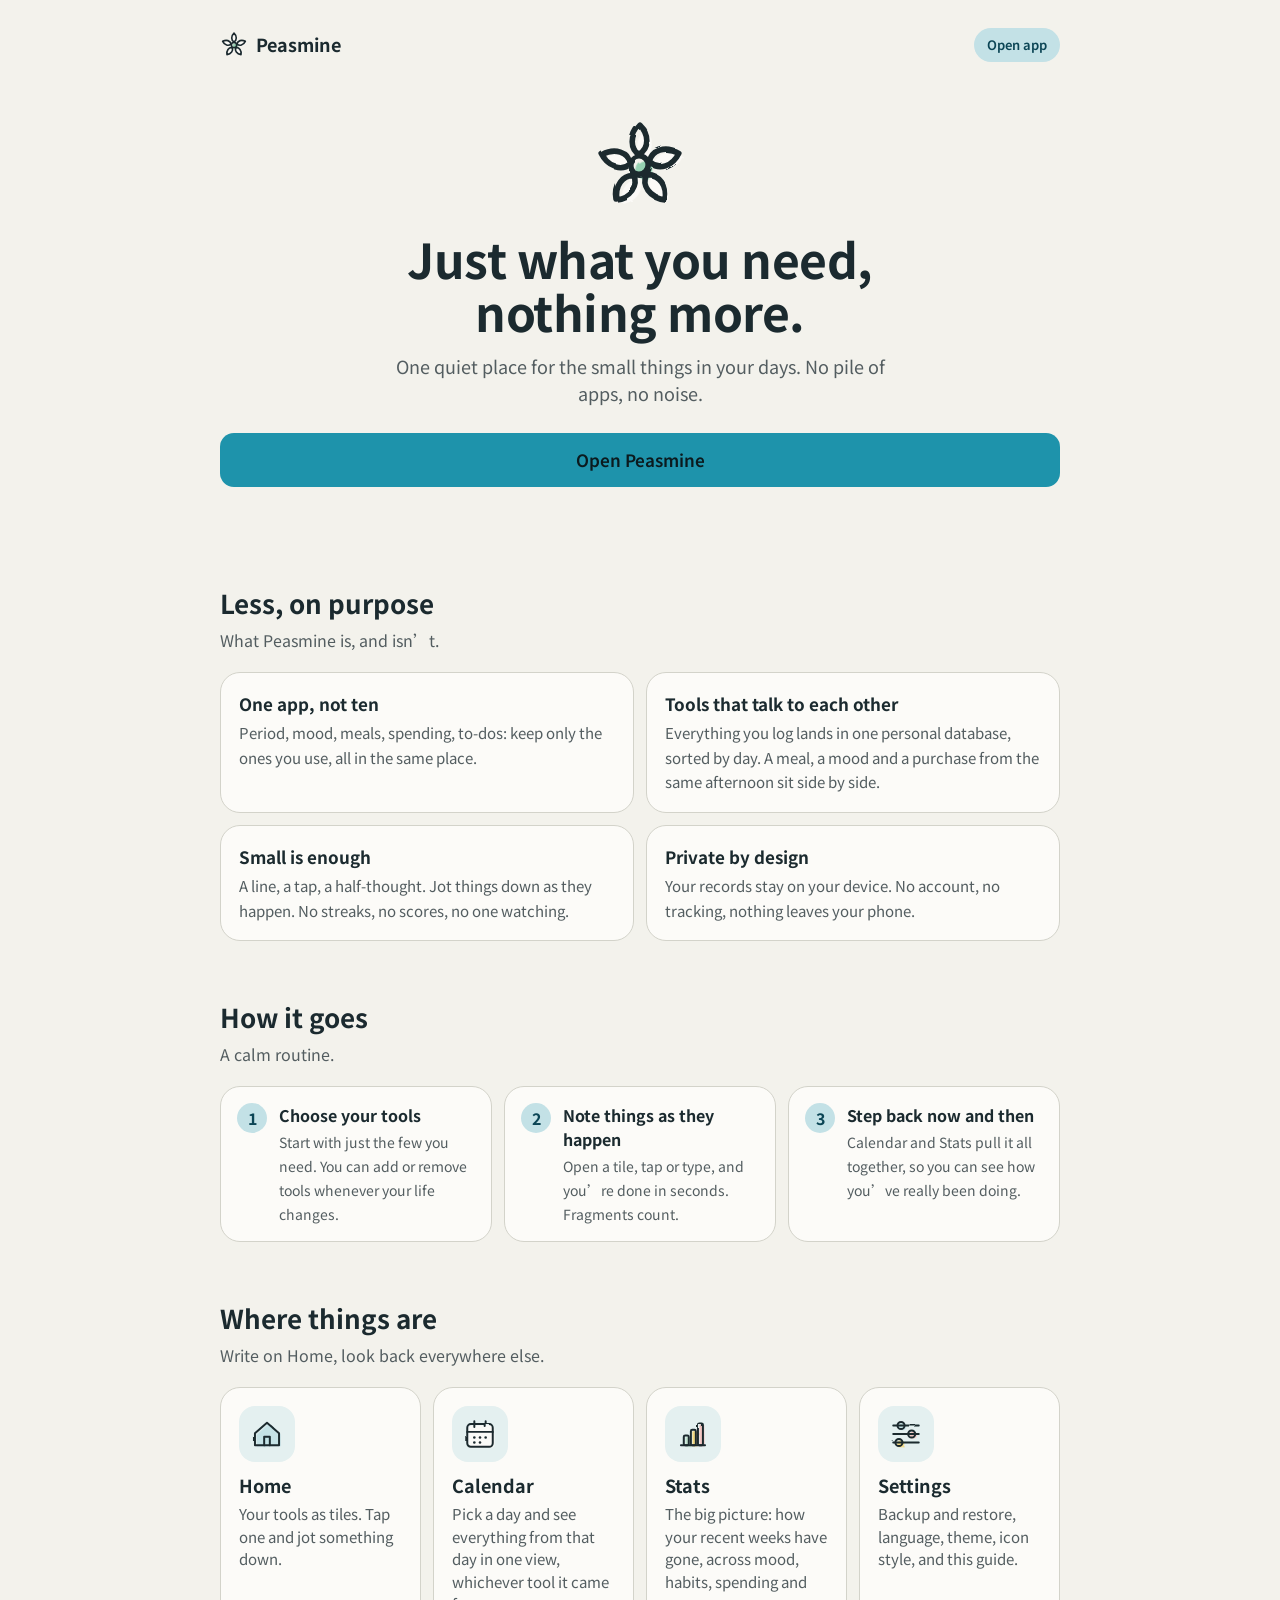
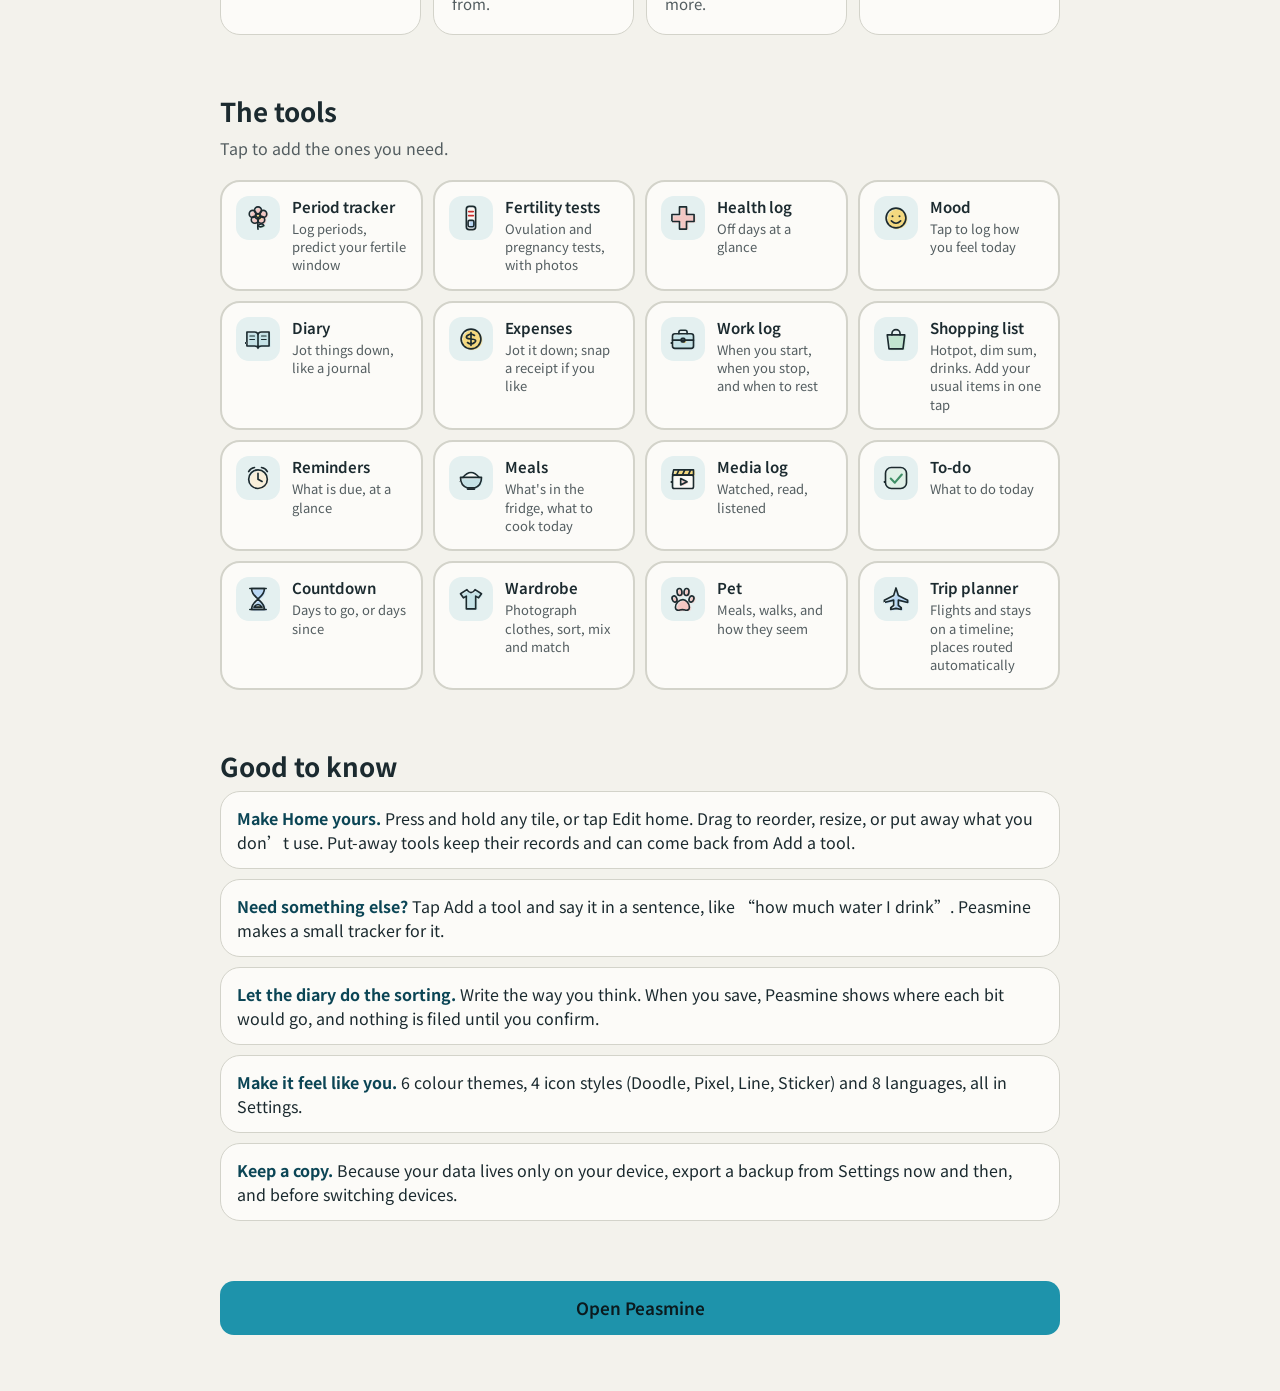
==== welcome.html @ bc07c48a "Release: pet tool, welcome page, first-run picker, Midnight black" ====
<!doctype html>
<html lang="en">
<head>
  <meta charset="utf-8">
  <meta name="viewport" content="width=device-width, initial-scale=1, viewport-fit=cover">
  <title>Peasmine – Welcome</title>
  <meta name="description" content="Peasmine is a private, local-only toolbox for the small things you track every day.">
  <link rel="icon" href="icons/icon-192.png">
  <script src="js/themes.js"></script>
  <link rel="preconnect" href="https://fonts.googleapis.com">
  <link rel="preconnect" href="https://fonts.gstatic.com" crossorigin>
  <link rel="stylesheet" href="https://fonts.googleapis.com/css2?family=Google+Sans:wght@400..700&family=Noto+Sans+SC:wght@400;500;700&display=swap">
  <link rel="stylesheet" href="css/themes.css">
  <link rel="stylesheet" href="css/app.css">
  <style>
    .wl { max-width: 880px; margin: 0 auto; padding: calc(28px + env(safe-area-inset-top)) 20px calc(56px + env(safe-area-inset-bottom)); }
    .wl-nav { display: flex; align-items: center; justify-content: space-between; gap: 12px; }
    .wl-brand { display: flex; align-items: center; gap: 8px; font-weight: 700; font-size: 18px; }
    .wl-nav a.pill { text-decoration: none; }
    .wl-hero { text-align: center; padding: 56px 0 40px; }
    .wl-logo { line-height: 0; margin-bottom: 18px; }
    .wl-hero h1 { font-size: clamp(32px, 6vw, 48px); line-height: 1.12; margin: 0 0 14px; letter-spacing: -.01em; }
    .wl-hero p { color: var(--muted); font-size: 18px; max-width: 520px; margin: 0 auto 26px; }
    .wl-cta { display: inline-block; text-decoration: none; padding: 14px 28px; font-size: 17px; }
    .wl-h2 { font-size: 26px; margin: 56px 0 6px; }
    .wl-lead { color: var(--muted); margin: 0 0 20px; }
    .wl-steps { display: grid; grid-template-columns: repeat(3, 1fr); gap: 12px; counter-reset: s; }
    .wl-step { position: relative; background: var(--surface); border: 1px solid var(--line); border-radius: var(--radius); padding: 16px 16px 16px 58px; }
    .wl-step::before { counter-increment: s; content: counter(s); position: absolute; left: 16px; top: 16px; width: 30px; height: 30px; border-radius: 50%; display: grid; place-items: center; font-weight: 700; background: var(--accent-soft); color: var(--accent-ink); }
    .wl-step b { display: block; margin-bottom: 2px; }
    .wl-step span { color: var(--muted); font-size: 14px; }
    .wl-tabs { display: grid; grid-template-columns: repeat(4, 1fr); gap: 12px; }
    @media (max-width: 760px) { .wl-steps, .wl-tabs { grid-template-columns: 1fr 1fr; } .wl-points { grid-template-columns: 1fr; } }
    @media (max-width: 480px) { .wl-steps, .wl-tabs { grid-template-columns: 1fr; } }
    .wl-points { display: grid; grid-template-columns: repeat(2, 1fr); gap: 12px; }
    .wl-point { background: var(--surface); border: 1px solid var(--line); border-radius: var(--radius); padding: 18px; }
    .wl-point b { display: block; font-size: 17px; margin-bottom: 4px; }
    .wl-point span { color: var(--muted); font-size: 15px; }
    .wl-tab { background: var(--surface); border: 1px solid var(--line); border-radius: var(--radius); padding: 18px; }
    .wl-tab .card-icon { margin-bottom: 10px; }
    .wl-tab h3 { margin: 0 0 4px; font-size: 18px; }
    .wl-tab p { margin: 0; color: var(--muted); font-size: 15px; }
    .wl-tools { display: grid; grid-template-columns: repeat(auto-fill, minmax(200px, 1fr)); gap: 10px; }
    .wl-tool { display: flex; gap: 12px; align-items: flex-start; background: var(--surface); border: 1px solid var(--line); border-radius: var(--radius); padding: 14px; }
    button.wl-tool { text-align: left; width: 100%; position: relative; border-width: 2px; color: inherit; font: inherit; }
    .wl-tool.on { border-color: var(--accent); background: var(--accent-faint); }
    .wl-tool.on::after { content: '✓'; position: absolute; top: 8px; right: 12px; font-weight: 700; color: var(--accent-ink); }
    .wl-tool .card-icon { width: 44px; height: 44px; margin: 0; border-radius: 13px; }
    .wl-tool .card-name { font-size: 15px; }
    .wl-tips { list-style: none; margin: 0; padding: 0; display: grid; gap: 10px; }
    .wl-tips li { background: var(--surface); border: 1px solid var(--line); border-radius: var(--radius); padding: 14px 16px; }
    .wl-tips b { color: var(--accent-ink); }
    .wl-end { text-align: center; margin-top: 60px; }

    .wl-bar { display: none; }
    /* 手机：像 app 的引导页，一屏一块，左右滑动，底部固定「下一步」 */
    @media (max-width: 640px) {
      html, body { height: 100%; overflow: hidden; }
      .wl { height: 100dvh; max-width: none; padding: 0; display: flex; flex-direction: column; }
      .wl-nav { padding: calc(12px + env(safe-area-inset-top)) 16px 8px; flex: none; }
      .wl-slides { flex: 1; min-height: 0; display: flex; overflow-x: auto; overflow-y: hidden; scroll-snap-type: x mandatory; scrollbar-width: none; overscroll-behavior-x: contain; }
      .wl-slides::-webkit-scrollbar { display: none; }
      .slide { flex: 0 0 100%; scroll-snap-align: start; scroll-snap-stop: always; overflow-y: auto; padding: 8px 16px 24px; box-sizing: border-box; }
      .wl-hero { display: flex; flex-direction: column; justify-content: center; padding-top: 0; }
      .wl-hero .wl-cta, .wl-end { display: none; }
      .wl-h2 { margin: 12px 0 4px; font-size: 24px; }
      .wl-steps, .wl-tabs, .wl-points { grid-template-columns: 1fr; }
      .wl-tools { grid-template-columns: 1fr 1fr; gap: 8px; }
      .wl-tool { flex-direction: column; gap: 8px; }
      .wl-bar { display: block; flex: none; padding: 10px 16px calc(14px + env(safe-area-inset-bottom)); background: var(--bg); border-top: 1px solid var(--line); }
      .wl-dots { display: flex; justify-content: center; gap: 8px; margin-bottom: 12px; }
      .wl-dots i { width: 8px; height: 8px; border-radius: 50%; background: var(--line); transition: all .2s; }
      .wl-btns { display: flex; gap: 10px; }
      .wl-btns .btn { min-height: 48px; }
      #prev { flex: 1; }
      #next { flex: 2; }
      .wl-dots i.on { width: 22px; border-radius: 4px; background: var(--accent); }
    }
  </style>
</head>
<body>
<div class="wl">
  <nav class="wl-nav">
    <div class="wl-brand" id="brand">Peasmine</div>
    <a class="pill" id="skip" href="index.html">Open app</a>
  </nav>

  <div class="wl-slides" id="slides">
  <section class="slide wl-hero">
    <div class="wl-logo" id="logo"></div>
    <h1>Just what you need,<br>nothing more.</h1>
    <p>One quiet place for the small things in your days. No pile of apps, no noise.</p>
    <a class="btn primary wl-cta" href="index.html">Open Peasmine</a>
  </section>

  <section class="slide">
  <h2 class="wl-h2">Less, on purpose</h2>
  <p class="wl-lead">What Peasmine is, and isn&rsquo;t.</p>
  <div class="wl-points">
    <div class="wl-point"><b>One app, not ten</b><span>Period, mood, meals, spending, to-dos: keep only the ones you use, all in the same place.</span></div>
    <div class="wl-point"><b>Tools that talk to each other</b><span>Everything you log lands in one personal database, sorted by day. A meal, a mood and a purchase from the same afternoon sit side by side.</span></div>
    <div class="wl-point"><b>Small is enough</b><span>A line, a tap, a half-thought. Jot things down as they happen. No streaks, no scores, no one watching.</span></div>
    <div class="wl-point"><b>Private by design</b><span>Your records stay on your device. No account, no tracking, nothing leaves your phone.</span></div>
  </div>
  </section>

  <section class="slide">
  <h2 class="wl-h2">How it goes</h2>
  <p class="wl-lead">A calm routine.</p>
  <div class="wl-steps">
    <div class="wl-step"><b>Choose your tools</b><span>Start with just the few you need. You can add or remove tools whenever your life changes.</span></div>
    <div class="wl-step"><b>Note things as they happen</b><span>Open a tile, tap or type, and you&rsquo;re done in seconds. Fragments count.</span></div>
    <div class="wl-step"><b>Step back now and then</b><span>Calendar and Stats pull it all together, so you can see how you&rsquo;ve really been doing.</span></div>
  </div>
  </section>

  <section class="slide">
  <h2 class="wl-h2">Where things are</h2>
  <p class="wl-lead">Write on Home, look back everywhere else.</p>
  <div class="wl-tabs" id="tabs"></div>

  </section>

  <section class="slide">
  <h2 class="wl-h2">The tools</h2>
  <p class="wl-lead">Tap to add the ones you need.</p>
  <div class="wl-tools" id="tools"></div>

  </section>

  <section class="slide">
  <h2 class="wl-h2">Good to know</h2>
  <ul class="wl-tips">
    <li><b>Make Home yours.</b> Press and hold any tile, or tap Edit home. Drag to reorder, resize, or put away what you don&rsquo;t use. Put-away tools keep their records and can come back from Add a tool.</li>
    <li><b>Need something else?</b> Tap Add a tool and say it in a sentence, like &ldquo;how much water I drink&rdquo;. Peasmine makes a small tracker for it.</li>
    <li><b>Let the diary do the sorting.</b> Write the way you think. When you save, Peasmine shows where each bit would go, and nothing is filed until you confirm.</li>
    <li><b>Make it feel like you.</b> 6 colour themes, 4 icon styles (Doodle, Pixel, Line, Sticker) and 8 languages, all in Settings.</li>
    <li><b>Keep a copy.</b> Because your data lives only on your device, export a backup from Settings now and then, and before switching devices.</li>
  </ul>
  <div class="wl-end">
    <a class="btn primary wl-cta" href="index.html">Open Peasmine</a>
  </div>
  </section>
  </div>

  <div class="wl-bar">
    <div class="wl-dots" id="dots"></div>
    <div class="wl-btns"><button class="btn ghost" id="prev">Back</button><button class="btn primary" id="next">Next</button></div>
  </div>
</div>

<script type="module">import{icon}from'./js/core/icons.js';import builtin,{optional}from'./js/tools/index.js';import{loadPicked,savePicked}from'./js/core/pick.js';const el=(tag,cls,...kids)=>{const n=document.createElement(tag);if(cls)n.className=cls;n.append(...kids.filter(Boolean));return n;};const iconBox=(name,size=36)=>el('div','card-icon',icon(name,size,'doodle'));document.getElementById('brand').prepend(icon('peasmine',28,'doodle'));document.getElementById('logo').append(icon('peasmine',96,'doodle'));const tabs=[['house','Home','Your tools as tiles. Tap one and jot something down.'],['calendar','Calendar','Pick a day and see everything from that day in one view, whichever tool it came from.'],['chart','Stats','The big picture: how your recent weeks have gone, across mood, habits, spending and more.'],['gear','Settings','Backup and restore, language, theme, icon style, and this guide.'],];document.getElementById('tabs').append(...tabs.map(([ic,name,text])=>el('div','wl-tab',iconBox(ic,34),el('h3','',name),el('p','',text))));const chosen=await loadPicked(builtin,optional).catch(()=>new Set());let saving=Promise.resolve();const all=[...builtin,...optional];document.getElementById('tools').append(...all.map((t)=>{const card=el('button','wl-tool'+(chosen.has(t.id)?' on':''),iconBox(t.icon,28),el('div','',el('div','card-name',t.name),el('div','card-sub',t.description||t.why)));card.setAttribute('aria-pressed',chosen.has(t.id));card.addEventListener('click',()=>{chosen.has(t.id)?chosen.delete(t.id):chosen.add(t.id);card.classList.toggle('on',chosen.has(t.id));card.setAttribute('aria-pressed',chosen.has(t.id));saving=saving.then(()=>savePicked(chosen,builtin,optional)).catch(()=>{});});return card;}));const slides=document.getElementById('slides'),dots=document.getElementById('dots'),next=document.getElementById('next');const from=new URLSearchParams(location.search).get('from');const pages=[...slides.children];pages.forEach(()=>dots.append(document.createElement('i')));let cur=0;const paint=()=>{cur=Math.round(slides.scrollLeft/slides.clientWidth);[...dots.children].forEach((d,i)=>d.classList.toggle('on',i===cur));next.textContent=cur===pages.length-1?(from?'Done':'Open Peasmine'):'Next';prev.style.visibility=cur===0&&!from?'hidden':'';};slides.addEventListener('scroll',paint,{passive:true});const back=from==='settings'?'index.html#/settings':'index.html';const prev=document.getElementById('prev'),skip=document.getElementById('skip');if(from){skip.textContent='Back';skip.href=back;}
next.addEventListener('click',()=>{if(cur===pages.length-1)location.href=back;else slides.scrollTo({left:(cur+1)*slides.clientWidth,behavior:'smooth'});});prev.addEventListener('click',()=>{if(cur===0)location.href=back;else slides.scrollTo({left:(cur-1)*slides.clientWidth,behavior:'smooth'});});paint();</script>
</body>
</html>
---- css/themes.css ----
:root,[data-theme="vintage"]{--bg:#F3F2EC;--surface:#FCFBF8;--sunken:#E6E5DD;--text:#1B2A2F;--muted:#535D60;--line:#D3D3CA;--accent:#1E93AB;--accent-strong:#126074;--accent-soft:#C3E1E6;--accent-faint:#E4F0F0;--accent-ink:#0B4555;--on-accent:#0B1A1E;--period:#C92F2F;--period-soft:#F5C4C0;--period-faint:#F9E4E1;--on-period:#ffffff;--shadow:0 10px 30px rgba(31,42,46,.14);--scrim:rgba(19,25,28,.4)}[data-theme="spring"]{--bg:#FBF7EE;--surface:#FFFFFF;--sunken:#F3E9E6;--text:#27341F;--muted:#5C6656;--line:#E6D9D6;--accent:#6A8F69;--accent-strong:#4A7248;--accent-soft:#DDE9D9;--accent-faint:#F1F6EE;--accent-ink:#254C22;--on-accent:#10200E;--period:#C2405F;--period-soft:#F4CFD9;--period-faint:#FAEAEF;--on-period:#ffffff;--shadow:0 10px 30px rgba(39,52,31,.14);--scrim:rgba(19,25,28,.4)}[data-theme="summer"]{--bg:#FFF4DA;--surface:#FFFCF2;--sunken:#FBE3B4;--text:#3A2410;--muted:#6E5A40;--line:#EDD6A2;--accent:#D9650A;--accent-strong:#A84C00;--accent-soft:#FFD8A8;--accent-faint:#FFEDD2;--accent-ink:#692F00;--on-accent:#2E1A08;--period:#C93A4E;--period-soft:#F7CBD1;--period-faint:#FCE8EB;--on-period:#ffffff;--shadow:0 10px 30px rgba(58,36,16,.14);--scrim:rgba(19,25,28,.4)}[data-theme="midnight"]{--bg:#0D0D0E;--surface:#171718;--sunken:#232325;--text:#F1EDE2;--muted:#C5C1B7;--line:#3B3B3E;--accent:#E9D9A6;--accent-strong:#F6EBC6;--accent-soft:#38352B;--accent-faint:#1F1E1A;--accent-ink:#F0E3B8;--on-accent:#0D0D0E;--period:#F0868A;--period-soft:#4B2B2E;--period-faint:#2C2122;--on-period:#2A0B12;--shadow:0 10px 30px rgba(0,0,0,.6);--scrim:rgba(0,0,0,.65)}[data-theme="dusk"]{--bg:#1B1329;--surface:#271C3B;--sunken:#31244B;--text:#F0E8F8;--muted:#CABDDC;--line:#4B3A6C;--accent:#C7ACE6;--accent-strong:#DCC8F1;--accent-soft:#3A2B56;--accent-faint:#241A36;--accent-ink:#E3D2F7;--on-accent:#1B1329;--period:#F08DB0;--period-soft:#51293F;--period-faint:#33203A;--on-period:#2A0B1A;--shadow:0 10px 30px rgba(0,0,0,.5);--scrim:rgba(0,0,0,.6)}[data-theme="forest"]{--bg:#171D16;--surface:#222A20;--sunken:#2A3328;--text:#EDE7D6;--muted:#C3CBB7;--line:#40503C;--accent:#AFC49B;--accent-strong:#C8D9B7;--accent-soft:#2E3A2A;--accent-faint:#1D241B;--accent-ink:#CFE0BC;--on-accent:#171D16;--period:#E8967A;--period-soft:#4D3427;--period-faint:#2E2620;--on-period:#2A1209;--shadow:0 10px 30px rgba(0,0,0,.5);--scrim:rgba(0,0,0,.6)}:root{--green:#5fae86;--on-green:#0f2a1b;--green-soft:#dff0e6;--green-ink:#174c32;--amber:#e3a043;--on-amber:#2b1904;--amber-soft:#fbefd8;--amber-ink:#6b4207;--gray:#79858f;--on-gray:#10181c;--gray-soft:#e9edf0;--gray-ink:#434e57;--pos:#cf4455;--on-pos:#ffffff;--pos-soft:#f9dde1;--pos-ink:#8c1d2e}:root[data-mode="dark"]{color-scheme:dark;--green:#6fbf93;--on-green:#0d2217;--green-soft:#1f3a2c;--green-ink:#a6e0bf;--amber:#e8a94d;--on-amber:#2a1a04;--amber-soft:#3d3220;--amber-ink:#f5cf94;--gray:#9aa5ae;--on-gray:#11181d;--gray-soft:#2a3036;--gray-ink:#c9d1d7;--pos:#f57c8d;--on-pos:#1a0509;--pos-soft:#4a2530;--pos-ink:#ffb8c2}:root[data-mode="dark"] .sticker{--accent-soft:#b9dbe0;--gray-soft:#e3e6e8;--period:#e5534b;--period-soft:#f5bebb}
---- css/app.css ----
:root{--radius:20px;--radius-sm:14px;--font:"Google Sans","Noto Sans SC",ui-rounded,-apple-system,"PingFang SC","Hiragino Sans GB",sans-serif}*{box-sizing:border-box;-webkit-tap-highlight-color:transparent}html,body{margin:0;background:var(--bg);color:var(--text);font:16px/1.5 var(--font);-webkit-text-size-adjust:100%}#app{max-width:560px;margin:0 auto;padding:calc(12px + env(safe-area-inset-top)) 16px calc(48px + env(safe-area-inset-bottom))}button{font:inherit;color:inherit;border:0;background:none;cursor:pointer;padding:0}h1,h3,h4,p{margin:0}:focus-visible{outline:2px solid var(--accent);outline-offset:2px;border-radius:8px}.muted{color:var(--muted);font-size:14px;white-space:pre-line}.center{text-align:center;padding:24px 0}.hint{color:var(--muted);font-size:13px;margin-top:8px}.sec{font-size:13px;font-weight:600;letter-spacing:.04em;color:var(--muted);margin:22px 4px 10px}@media (prefers-reduced-motion:reduce){*{animation:none!important;transition:none!important}}.home-head{padding:20px 4px 18px;display:flex;flex-direction:column;gap:4px}.eyebrow{font-size:13px;font-weight:600;letter-spacing:.06em;color:var(--accent-ink)}.home-head h1{font-size:30px;line-height:1.15;font-weight:700;letter-spacing:-.01em}.home-head p{color:var(--muted);font-size:15px}.ask-bar{display:flex;align-items:center;gap:12px;width:100%;min-height:56px;background:var(--surface);border:1.5px solid var(--accent-soft);border-radius:18px;padding:10px 18px 10px 14px;margin-bottom:16px;color:var(--muted);text-align:left;font-size:16px}.ask-bar:active{background:var(--accent-faint)}.ask-bar .px{flex:none}.card{background:var(--surface);border:1px solid var(--line);border-radius:var(--radius);padding:16px;text-decoration:none;color:inherit;display:flex;flex-direction:column;min-width:0}.card:active{background:var(--accent-faint)}.card-icon{width:56px;height:56px;display:grid;place-items:center;background:var(--accent-faint);border-radius:16px;margin-bottom:14px;line-height:0;flex:none}.card-name{font-weight:600;font-size:16px}.card-sub{color:var(--muted);font-size:13px;margin-top:2px;line-height:1.4;overflow-wrap:anywhere}.wgrid{display:grid;grid-template-columns:repeat(3,1fr);grid-auto-rows:104px;grid-auto-flow:dense;gap:10px}.widget{position:relative;display:flex;flex-direction:column;min-width:0;background:var(--surface);border:1px solid var(--line);border-radius:var(--radius);-webkit-user-select:none;user-select:none;-webkit-touch-callout:none}.w-m{grid-column:span 2}.w-l{grid-column:span 3}.w-main{flex:1;min-width:0;min-height:0;display:grid;grid-template-columns:auto 1fr;grid-template-rows:auto auto;column-gap:12px;align-content:center;padding:12px 14px;color:inherit;text-decoration:none;-webkit-user-drag:none}.w-text{display:contents}.w-main>svg{grid-column:1;grid-row:1 / span 2;align-self:center;flex:none;width:36px;height:36px}.w-name{grid-column:2;grid-row:1;align-self:end;font-weight:600;font-size:16px;min-width:0;white-space:nowrap;overflow:hidden;text-overflow:ellipsis}.w-sub{grid-column:2;grid-row:2;margin-top:1px;color:var(--muted);font-size:14px;line-height:1.35;overflow-wrap:anywhere;display:-webkit-box;-webkit-line-clamp:2;-webkit-box-orient:vertical;overflow:hidden}.w-s .w-main{display:flex;flex-direction:column;align-items:center;justify-content:center;gap:8px;padding:10px 6px;text-align:center}.w-s .w-text{display:block;max-width:100%}.w-s .w-name{font-size:14px}.w-s .w-sub{display:none}.w-size{display:none;position:absolute;top:-10px;right:-8px;z-index:2;min-width:34px;padding:4px 9px;border:2px solid var(--bg);font-size:12px;font-weight:600;color:var(--accent-ink);background:var(--accent-soft);border-radius:999px}.editing .w-size{display:block}.editing .widget{border-style:dashed;border-color:var(--accent);touch-action:none;cursor:grab}.widget.dragging{z-index:10;box-shadow:var(--shadow);cursor:grabbing}.edit-bar{display:flex;align-items:center;justify-content:space-between;gap:12px;margin:0 4px 12px;font-size:14px;color:var(--muted)}.edit-bar[hidden]{display:none}.banner{display:block;text-decoration:none;background:var(--amber-soft);color:var(--amber-ink);border-radius:var(--radius-sm);padding:12px 14px;font-size:14px;margin-bottom:16px}.foot-links{display:flex;flex-wrap:wrap;justify-content:center;gap:0 4px;margin-top:30px}.link-btn{color:var(--muted);font-size:14px;padding:10px 12px;border-radius:12px;white-space:nowrap}.link-btn:active{background:var(--sunken)}.tool-head{position:sticky;top:0;z-index:5;display:flex;align-items:center;gap:8px;padding:8px 0 12px;margin-bottom:2px;background:var(--bg);background:color-mix(in srgb,var(--bg) 88%,transparent);-webkit-backdrop-filter:blur(12px);backdrop-filter:blur(12px)}.back{color:var(--accent-ink);text-decoration:none;font-size:16px;font-weight:600;padding:8px 10px 8px 0}.tool-title{font-weight:700;font-size:18px;display:inline-flex;align-items:center;gap:8px;min-width:0}.pill{font-size:13px;font-weight:600;color:var(--accent-ink);background:var(--accent-soft);border-radius:999px;padding:7px 13px;white-space:nowrap}.pill.danger{color:var(--pos-ink);background:var(--pos-soft)}.push{margin-left:auto}.tool-body>* + *{margin-top:14px}.panel{background:var(--surface);border:1px solid var(--line);border-radius:var(--radius);padding:16px}.btn{border-radius:var(--radius-sm);padding:12px 18px;min-height:46px;font-weight:600;transition:transform .1s}.btn:active{transform:scale(.98)}.btn.block{display:block;width:100%}.btn.primary{background:var(--accent);color:var(--on-accent)}.btn.soft{background:var(--accent-soft);color:var(--accent-ink)}.btn.ghost{background:var(--sunken);color:var(--text)}.btn.danger{background:var(--pos);color:var(--on-pos)}.btn.danger-ghost{color:var(--pos);background:none}.btn.small{padding:8px 14px;font-size:14px;min-height:38px}.sheet .btn.block,.sheet .col>.btn{margin-top:10px}.input{width:100%;font:inherit;border:1.5px solid var(--line);background:var(--surface);border-radius:12px;padding:11px 12px;margin-top:10px;color:var(--text)}.input:focus{outline:none;border-color:var(--accent)}.input::placeholder{color:var(--muted);opacity:.8}.input.big{margin:0 0 10px;resize:none;line-height:1.5}.input.slim{width:auto;margin:0;padding:8px 10px}.input.wide{flex:1;width:auto;min-width:0;margin:0;padding:11px 12px}select.input{appearance:none;-webkit-appearance:none;padding-right:36px;background-image:url("data:image/svg+xml,%3Csvg xmlns='http://www.w3.org/2000/svg' width='12' height='8' viewBox='0 0 12 8'%3E%3Cpath d='M1 1.5l5 5 5-5' fill='none' stroke='%23888' stroke-width='1.8' stroke-linecap='round' stroke-linejoin='round'/%3E%3C/svg%3E");background-repeat:no-repeat;background-position:right 14px center}.lang-select{margin-top:0;font-weight:600}.add-row{display:flex;gap:8px;align-items:center;margin-bottom:10px}.stats{display:grid;grid-template-columns:repeat(3,1fr);gap:8px;text-align:center}.stat-v{font-size:20px;font-weight:700;font-variant-numeric:tabular-nums}.stat-l{font-size:12px;color:var(--muted)}.ovu-line{margin-top:12px;padding:10px 12px;background:var(--green-soft);color:var(--green-ink);border-radius:12px;font-size:14px}.cal{background:var(--surface);border:1px solid var(--line);border-radius:var(--radius);padding:12px}.cal-head{display:flex;align-items:center;justify-content:space-between;margin-bottom:6px}.cal-title{font-weight:700}.nav{font-size:24px;width:44px;height:40px;color:var(--accent-ink)}.week,.days{display:grid;grid-template-columns:repeat(7,1fr);gap:3px}.week div{text-align:center;color:var(--muted);font-size:12px;padding:4px 0}.day{position:relative;aspect-ratio:1 / 1.08;border-radius:12px;display:flex;flex-direction:column;align-items:center;justify-content:flex-start;padding-top:5px}.day.empty{visibility:hidden}.day .num{font-size:15px;font-variant-numeric:tabular-nums}.day.period{background:var(--period);color:var(--on-period)}.day.pred{background:var(--period-faint);box-shadow:inset 0 0 0 1.5px var(--period-soft)}.day.win{background:var(--green-soft)}.day.ovu{box-shadow:inset 0 0 0 2px var(--green);font-weight:700}.day.today .num{font-weight:800;text-decoration:underline;text-underline-offset:3px}.mk{position:absolute;bottom:4px;font-size:10px;line-height:1;border-radius:8px;padding:2px 4px;font-weight:700}.mk.pos{background:var(--pos);color:var(--on-pos);box-shadow:0 0 0 2px var(--surface)}.mk.weak{background:var(--amber);width:10px;height:10px;padding:0;border-radius:50%}.mk.neg{background:var(--gray);width:6px;height:6px;padding:0;border-radius:50%}.day.has-pos{box-shadow:inset 0 0 0 2px var(--pos)}.heart{position:absolute;top:2px;right:4px;font-size:10px;color:var(--pos);line-height:1}.day.period .heart{color:var(--on-period)}.legend{display:flex;flex-wrap:wrap;gap:6px 14px;font-size:12px;color:var(--muted);padding:0 4px}.legend span{display:inline-flex;align-items:center;gap:5px}.sw{width:14px;height:14px;border-radius:5px;display:inline-block}.sw.period{background:var(--period)}.sw.pred{background:var(--period-faint);box-shadow:inset 0 0 0 1.5px var(--period-soft)}.sw.win{background:var(--green-soft)}.sw.ovu{box-shadow:inset 0 0 0 2px var(--green)}.sw.pos{background:var(--pos)}.sw-heart{color:var(--pos);font-style:normal;font-size:13px;line-height:1}.ask{font-weight:600;margin-bottom:12px}.quick{display:grid;grid-template-columns:repeat(3,1fr);gap:10px}.quick-btn{border-radius:16px;padding:18px 0;font-weight:700;font-size:17px}.quick-btn.neg{background:var(--gray-soft);color:var(--gray-ink)}.quick-btn.weak{background:var(--amber-soft);color:var(--amber-ink)}.quick-btn.pos{background:var(--pos-soft);color:var(--pos-ink)}.chip{font-size:13px;font-weight:700;padding:2px 10px;border-radius:10px}.chip.neg{background:var(--gray-soft);color:var(--gray-ink)}.chip.weak{background:var(--amber-soft);color:var(--amber-ink)}.chip.pos{background:var(--pos);color:var(--on-pos)}.tl-group h4{font-size:13px;font-weight:600;letter-spacing:.04em;color:var(--muted);margin:20px 4px 8px}.entry{display:flex;align-items:center;gap:10px;background:var(--surface);border:1px solid var(--line);border-radius:16px;padding:10px 12px;margin-bottom:8px}.entry-main{flex:1;display:flex;align-items:center;flex-wrap:wrap;gap:8px;min-width:0}.entry-main.col{flex-direction:column;align-items:flex-start;gap:0}.time{font-variant-numeric:tabular-nums;font-weight:600}.note{color:var(--muted);font-size:13px}.thumb{width:48px;height:48px;border-radius:10px;object-fit:cover}.x{color:var(--muted);font-size:13px;padding:8px}.viewer{position:fixed;inset:0;background:rgba(0,0,0,.9);display:flex;align-items:center;justify-content:center;z-index:60;padding:16px}.viewer img{max-width:100%;max-height:100%;border-radius:8px}.sheet-back{position:fixed;inset:0;background:var(--scrim);z-index:50;display:flex;align-items:flex-end;justify-content:center}.sheet{background:var(--surface);width:100%;max-width:560px;border-radius:28px 28px 0 0;padding:8px 18px calc(22px + env(safe-area-inset-bottom));max-height:88vh;overflow:auto;animation:up .22s ease-out;box-shadow:var(--shadow)}@keyframes up{from{transform:translateY(40px);opacity:0}}.sheet-grip{width:38px;height:4px;background:var(--line);border-radius:2px;margin:4px auto 14px}.sheet h3{font-size:18px;margin-bottom:10px}.sheet .row{display:flex;gap:10px}.sheet .row .btn{flex:1}.sheet .col{display:flex;flex-direction:column}.confirm-msg{margin:8px 0 18px}.lines{list-style:none;padding:0;margin:0 0 8px}.day-tests{margin:8px 0}.day-test{display:flex;gap:10px;align-items:center;padding:4px 0}.seg{display:grid;grid-template-columns:repeat(3,1fr);gap:8px}.seg-btn{border-radius:12px;padding:12px 0;font-weight:700;background:var(--sunken);color:var(--muted)}.seg-btn.on.neg{background:var(--gray);color:var(--on-gray)}.seg-btn.on.weak{background:var(--amber);color:var(--on-amber)}.seg-btn.on.pos{background:var(--pos);color:var(--on-pos)}.preview{width:100%;max-height:220px;object-fit:contain;border-radius:12px;margin-top:10px;background:var(--bg)}.toast{position:fixed;left:50%;bottom:calc(90px + env(safe-area-inset-bottom));transform:translateX(-50%);background:var(--text);color:var(--bg);padding:10px 18px;border-radius:20px;font-size:14px;z-index:70;transition:opacity .4s;box-shadow:var(--shadow);max-width:calc(100% - 32px)}.toast.out{opacity:0}.toast-act{margin-left:14px;background:none;border:0;color:var(--bg);font:inherit;font-weight:600;text-decoration:underline;padding:0;cursor:pointer}.undo-row{display:flex;align-items:center;gap:10px;padding:10px 0;border-bottom:1px solid var(--line,rgba(0,0,0,.08))}.undo-row .entry-main{flex:1;min-width:0}.badge{font-size:12px;font-weight:700;padding:2px 8px;border-radius:8px;flex:none}.badge.health{background:var(--pos-soft);color:var(--pos-ink)}.badge.chore,.badge.meal{background:var(--green-soft);color:var(--green-ink)}.badge.other{background:var(--gray-soft);color:var(--gray-ink)}.badge.reminder,.badge.buy{background:var(--amber-soft);color:var(--amber-ink)}.badge.note{background:var(--accent-soft);color:var(--accent-ink)}.dots{position:absolute;bottom:5px;display:flex;gap:3px}.dot{width:6px;height:6px;border-radius:50%;background:var(--gray)}.dot.health{background:var(--pos)}.dot.chore,.dot.meal{background:var(--green)}.dot.buy{background:var(--amber)}.day.sel{box-shadow:inset 0 0 0 2px var(--accent)}.dot.ovu{background:var(--green)}.dot.mood{background:var(--accent)}.dot.note{background:var(--muted)}.dot.outfit{background:var(--period)}.dot.trip{background:var(--green-ink)}.dot.med{background:var(--amber)}.dot.money{background:var(--accent-ink)}.dot.work{background:var(--text)}.dots{flex-wrap:wrap;justify-content:center;max-width:44px;row-gap:2px}.legend .dot{display:inline-block;flex:none}.legend{margin-top:12px}.journal-page{padding:14px 16px 6px;margin-bottom:12px}.journal-date{font-size:13px;font-weight:600;color:var(--muted);margin-bottom:4px}.journal{display:block;width:100%;border:0;outline:none;resize:none;padding:0;margin:0;background:transparent;color:var(--text);font:inherit;font-size:16px;line-height:32px;min-height:192px;background-image:linear-gradient(to bottom,transparent 31px,var(--line) 31px);background-size:100% 32px;background-attachment:local}.journal::placeholder{color:var(--muted);opacity:.8}.journal-entry{display:flex;align-items:flex-start;gap:8px;padding:12px 4px;border-bottom:1px solid var(--line)}.journal-text{flex:1;min-width:0;white-space:pre-wrap;overflow-wrap:anywhere;line-height:1.7}.row-card{display:flex;align-items:center;gap:10px;width:100%;text-align:left;background:var(--surface);border:1px solid var(--line);border-radius:16px;padding:12px 14px;margin-bottom:8px;color:inherit}.row-card:active{background:var(--accent-faint)}.row-main{font-weight:600}.btn-row{display:flex;gap:10px}.btn-row .btn{flex:1}.row-card .muted{margin-left:auto;font-size:14px}.row-card .grow{margin-left:0;flex:1}.day-sec .sec{margin:14px 0 6px}.day-line{display:flex;align-items:center;flex-wrap:wrap;gap:8px;padding:6px 0}.day-note{background:var(--sunken);border-radius:var(--radius-sm);padding:10px 12px;margin-bottom:6px}.tool-body>.btn.block{margin-top:14px}.prev{background:var(--sunken);border-radius:var(--radius-sm);padding:10px 12px;margin-bottom:10px}.prev.off{opacity:.45}.prev-top,.prev-row{display:flex;align-items:center;gap:8px;margin-top:6px}.prev-top{margin-top:0}.prev-text{flex:1;min-width:0}.prev-row .muted{flex:none}.orig{background:var(--sunken);border-radius:var(--radius-sm);padding:12px;margin:4px 0 12px;white-space:pre-wrap;line-height:1.6}.hc-top{display:flex;justify-content:space-between;align-items:center;font-size:18px}.hc-last{margin:4px 0;font-weight:600}.health-card{margin-top:14px}.chips{display:flex;flex-wrap:wrap;gap:6px;margin-top:10px}.chips.big{gap:8px}.tag{background:var(--accent-soft);color:var(--accent-ink);border-radius:16px;padding:8px 16px;font-weight:600}.tag.old{background:var(--amber-soft);color:var(--amber-ink)}.rem-title{font-weight:600}.check{width:26px;height:26px;border-radius:50%;border:2px solid var(--accent);flex:none}.check:active{background:var(--accent)}.receipt-img{width:100%;max-height:260px;object-fit:contain;border-radius:12px;background:var(--bg);margin-bottom:10px}.rc{display:flex;flex-direction:column;align-items:center;gap:2px}.picks{display:flex;gap:12px;overflow-x:auto;scroll-snap-type:x proximity;margin:0 -16px;padding:2px 16px 10px;scrollbar-width:none}.picks::-webkit-scrollbar{display:none}.pick{flex:none;width:160px;background:var(--surface);border:1px solid var(--line);border-radius:var(--radius);padding:14px;scroll-snap-align:start;display:flex;flex-direction:column}.pick .card-icon{margin-bottom:10px}.pick .card-sub{flex:1;margin-bottom:12px}.thread{display:flex;flex-direction:column;gap:8px;margin-bottom:10px}.bubble{max-width:88%;padding:10px 14px;border-radius:16px;line-height:1.5;margin-bottom:8px}.bubble.me{align-self:flex-end;background:var(--accent);color:var(--on-accent);margin-left:auto}.bubble.ai{background:var(--sunken)}.pv{display:flex;gap:14px;align-items:center;background:var(--accent-faint);border-radius:16px;padding:12px;margin:8px 0 12px}.pv .card-icon{margin:0;background:var(--surface)}.center-panel{text-align:center}.big-num{font-size:46px;font-weight:700;line-height:1.1;font-variant-numeric:tabular-nums;letter-spacing:-.01em}.big-num small{font-size:16px;font-weight:600;color:var(--muted);margin-left:4px}.center-panel .btn{margin-top:14px}.bar{height:10px;background:var(--sunken);border-radius:6px;margin:12px 0 6px;overflow:hidden}.bar i{display:block;height:100%;background:var(--accent);border-radius:6px}.spark{width:100%;height:60px;margin-top:10px}.spark polyline{stroke:var(--accent)}.sqs{display:grid;grid-template-columns:repeat(7,1fr);gap:6px;margin-top:10px}.sq{aspect-ratio:1;border-radius:8px;background:var(--sunken)}.sq.on{background:var(--accent)}.sq.now{box-shadow:inset 0 0 0 2px var(--text)}.themes{display:grid;grid-template-columns:1fr 1fr;gap:10px;margin:6px 0 4px}.theme-opt{display:flex;align-items:center;gap:10px;padding:10px;border-radius:14px;border:1.5px solid var(--line);background:var(--surface);text-align:left;font-weight:600;font-size:14px}.theme-opt.on{border-color:var(--accent);background:var(--accent-faint)}.px{image-rendering:pixelated;display:inline-block;vertical-align:middle;flex:none}.btn .px{margin-right:4px;margin-top:-2px}.dg *{stroke:var(--text);stroke-width:2.4;stroke-linecap:round;stroke-linejoin:round;fill:none}.dd{overflow:visible}.styles{display:grid;grid-template-columns:1fr 1fr;gap:10px}.style-opt{display:flex;flex-direction:column;align-items:center;gap:8px;padding:12px 8px;border-radius:14px;border:1.5px solid var(--line);background:var(--surface);font-weight:600;font-size:14px}.style-opt.on{border-color:var(--accent);background:var(--accent-faint)}.style-prev{display:flex;gap:8px}.tag.sel{background:var(--accent);color:var(--on-accent)}.tag.small{padding:4px 10px;font-size:13px}.tag .x-in{opacity:.7;margin-left:2px}.small-gap{margin:10px 0 6px}.grow{flex:1}.meta-line{display:flex;flex-wrap:wrap;gap:6px;margin-top:4px}.day-moods{margin:0 0 6px}.topic-tag,.mood-tag{font-size:12px;font-weight:600;padding:1px 8px;border-radius:8px}.topic-tag{background:var(--gray-soft);color:var(--gray-ink)}.mood-tag{background:var(--accent-soft);color:var(--accent-ink)}.day.ovu-done{background:var(--green);color:var(--on-green);font-weight:700}.sw.ovu-done{background:var(--green)}.tabbar{position:fixed;left:0;right:0;bottom:0;z-index:6;display:flex;justify-content:center;background:color-mix(in srgb,var(--bg) 92%,transparent);-webkit-backdrop-filter:blur(12px);backdrop-filter:blur(12px);border-top:1px solid var(--line);padding-bottom:env(safe-area-inset-bottom)}.tabbar[hidden]{display:none}.tab{flex:1;max-width:140px;display:flex;flex-direction:column;align-items:center;gap:2px;padding:8px 0 6px;color:var(--muted);text-decoration:none;font-size:12px}.tab svg{opacity:.6}.tab.on{color:var(--accent-ink);font-weight:700}.tab.on svg{opacity:1}#app.has-tabs{padding-bottom:calc(92px + env(safe-area-inset-bottom))}.pick-row .pick-text{flex:1;min-width:0}.pick-row .muted{margin-left:0;font-size:13px}.row-card .push{margin-left:auto;flex:none}.row-card>svg{flex:none}.week-nav{display:flex;align-items:center;justify-content:space-between}.week-nav .nav:disabled{opacity:.25}.week-title{text-align:center;font-weight:700;display:flex;flex-direction:column;line-height:1.3}.week-title .muted{font-size:12px;font-weight:400}.sr-head,.sr-strip{display:grid;grid-template-columns:repeat(7,1fr);gap:5px}.sr-head div{text-align:center;font-size:12px;color:var(--muted)}.stat-row{padding:14px 0 4px}.stat-row + .stat-row{border-top:1px solid var(--line);margin-top:10px}.sr-top{display:flex;justify-content:space-between;align-items:baseline;margin-bottom:8px}.sr-label{font-weight:600}.sr-val{font-weight:700;font-size:18px;font-variant-numeric:tabular-nums}.sq{display:block;height:14px;border-radius:5px;background:var(--sunken)}.sq.future{background:none;box-shadow:inset 0 0 0 1px var(--line)}.sq.on.good{background:var(--green)}.sq.on.bad{background:var(--pos)}.sq.on.period{background:var(--period)}.sq.on.plain{background:var(--accent)}.sr-foot{display:flex;justify-content:space-between;margin-top:6px;font-size:12px;color:var(--muted);min-height:16px}.w-del{display:none;position:absolute;top:-10px;left:-8px;z-index:2;width:28px;height:28px;line-height:24px;border:2px solid var(--bg);text-align:center;font-size:18px;color:var(--pos-ink);background:var(--pos-soft);border-radius:50%}.editing .w-del{display:block}.amount{font-size:22px;font-weight:700}.cur{flex:none;min-width:44px;height:44px;font-size:20px;font-weight:700;border-radius:12px;background:var(--accent-soft);color:var(--accent-ink)}.receipt-box{margin-top:10px}.receipt-prev{display:flex;align-items:center;gap:10px;margin:10px 0}.receipt-prev:empty{display:none}.work-now{text-align:center}.work-timer{font-size:34px;font-weight:700;font-variant-numeric:tabular-nums;margin:4px 0}.work-now .banner{margin:12px 0 0;text-align:left}.work-now .btn-row{margin-top:14px}.row-head{display:flex;align-items:center;justify-content:space-between}.shop-group{background:var(--surface);border:1px solid var(--line);border-radius:var(--radius);margin-bottom:12px;padding:4px 14px 6px}.shop-title{font-weight:700;padding:10px 0 4px}.shop-row{display:flex;align-items:center;gap:12px;padding:9px 0;border-top:1px solid var(--line)}.shop-row:first-of-type{border-top:0}.shop-row input{width:20px;height:20px;accent-color:var(--accent);flex:none}.shop-name{flex:1;min-width:0}.shop-row.done .shop-name{color:var(--muted);text-decoration:line-through}.list-card{background:var(--surface);border:1px solid var(--line);border-radius:var(--radius);margin-bottom:10px}.list-head{display:flex;align-items:center;gap:10px;width:100%;padding:14px;text-align:left;color:inherit}.chev{flex:none;width:14px;font-size:22px;line-height:1;color:var(--muted)}.list-head[aria-expanded="true"] .chev{transform:rotate(90deg)}.list-name{flex:1;min-width:0;font-weight:700}.list-count{flex:none;font-size:13px;color:var(--muted)}.list-body{padding:0 14px 10px;border-top:1px solid var(--line)}.list-body .add-row{margin:12px 0 4px}.list-body .hint{margin:8px 0 4px}.preset{margin-top:6px}.item-chips{display:flex;flex-wrap:wrap;gap:8px;margin:10px 0}.item-chip{padding:7px 12px;border-radius:999px;border:1.5px solid var(--line);background:var(--surface);font-size:14px;color:var(--text)}.item-chip.on{background:var(--accent-soft);border-color:var(--accent);color:var(--accent-ink);font-weight:600}.list-tools{display:flex;justify-content:space-between;margin-top:4px}.link-btn.danger{color:var(--pos)}.mode-tabs{display:flex;gap:6px;background:var(--sunken);border-radius:14px;padding:4px}.mode-tabs button{flex:1;padding:9px 4px;border-radius:11px;font-weight:600;color:var(--muted)}.mode-tabs button.on{background:var(--surface);color:var(--accent-ink);box-shadow:0 1px 2px rgb(0 0 0 / .08)}.wgrid2{display:grid;grid-template-columns:repeat(3,1fr);gap:8px}.wtile{position:relative;aspect-ratio:1;border-radius:14px;overflow:hidden;background:var(--sunken);border:1px solid var(--line);padding:0}.wtile img,.collage img{width:100%;height:100%;object-fit:cover;display:block}.cdot{position:absolute;top:6px;right:6px;width:12px;height:12px;border-radius:50%;border:2px solid var(--surface);box-shadow:0 0 0 1px var(--line)}.wname{position:absolute;left:0;right:0;bottom:0;padding:14px 6px 4px;font-size:12px;color:#fff;background:linear-gradient(transparent,rgb(0 0 0 / .55));text-align:left;white-space:nowrap;overflow:hidden;text-overflow:ellipsis}.collage{display:grid;gap:4px;aspect-ratio:1;border-radius:14px;overflow:hidden;background:var(--sunken);margin-bottom:10px}.collage.big{max-height:360px;aspect-ratio:auto;height:320px}.collage img{border-radius:8px}.collage .muted{grid-column:1 / -1;align-self:center}.ogrid{display:grid;grid-template-columns:1fr 1fr;gap:12px}.ocard{text-align:left;background:var(--surface);border:1px solid var(--line);border-radius:var(--radius);padding:10px}.ocard .collage{margin-bottom:8px}.oname{font-weight:600}.slot{margin:10px 0}.slot-name{font-size:13px;font-weight:600;color:var(--muted);margin-bottom:6px}.pickrow{display:flex;gap:8px;overflow-x:auto;padding-bottom:4px}.pthumb{flex:none;width:64px;height:64px;border-radius:12px;overflow:hidden;border:2px solid var(--line);background:var(--sunken);padding:0;font-size:13px;color:var(--muted)}.pthumb img{width:100%;height:100%;object-fit:cover;display:block}.pthumb.on{border-color:var(--accent);box-shadow:0 0 0 2px var(--accent-soft)}a.btn{display:flex;align-items:center;justify-content:center;text-align:center;text-decoration:none}.trip-head{display:flex;align-items:flex-start;justify-content:space-between;gap:8px}.trip-title{font-size:20px;font-weight:700}.trip-row{width:100%;text-align:left;color:inherit}.tl-group.now h4{color:var(--accent-ink)}.tmap{display:block;width:100%;height:auto;border-radius:var(--radius);background:var(--sunken);border:1px solid var(--line);margin-top:10px}.troute{fill:none;stroke:var(--accent);opacity:.8}.thotel{fill:var(--text)}.tpin{fill:var(--accent);stroke:var(--surface)}.tnum{fill:var(--on-accent);font-weight:700}.tlbl{fill:var(--text);stroke:var(--sunken);paint-order:stroke;stroke-linejoin:round;font-weight:600}.tc{text-align:center}.back-link{display:inline-block;color:var(--accent-ink);text-decoration:none;font-weight:600;padding:8px 10px 0 4px}.wchart{margin-top:12px;text-align:left}.wc-head{display:flex;align-items:baseline;justify-content:space-between;gap:8px;min-height:22px;font-size:13px;color:var(--muted)}.wc-head strong{color:var(--text);font-size:15px;font-variant-numeric:tabular-nums}.wc-svg{display:block;width:100%;height:auto;touch-action:pan-y}.wc-svg text{fill:var(--muted);font-size:10px;font-variant-numeric:tabular-nums}.wc-ranges{display:flex;gap:6px;margin-top:8px}.wc-ranges .tag{flex:1;text-align:center}a.row-card{text-decoration:none}.mood-pick,.mood-tag{display:inline-flex;align-items:center;gap:6px}.mood-pick{padding:8px 14px 8px 10px}.mood-tag{gap:4px;padding-left:5px}.chips.subs{margin-top:8px}.cal-grid{display:grid;grid-template-columns:repeat(7,1fr);gap:6px;margin-top:10px}.cal-wk{text-align:center;font-size:12px;color:var(--muted)}.cal-day{aspect-ratio:1;border-radius:10px;background:var(--sunken);color:var(--muted);font-size:13px;font-variant-numeric:tabular-nums}.cal-day.on{background:var(--accent);color:var(--on-accent);font-weight:700}.cal-day.now{box-shadow:inset 0 0 0 2px var(--text)}.cal-day:disabled{background:none;box-shadow:inset 0 0 0 1px var(--line);opacity:.5}.tag.k{background:var(--accent-faint);box-shadow:inset 0 0 0 2px var(--k)}.tag.k.sel,.cal-day.on.k{background:var(--k);color:#1F2A2E;box-shadow:none}.cal-day.on.k.now{box-shadow:inset 0 0 0 2px var(--text)}.line .dg *{fill:none!important;stroke-width:2.2}.line .dg circle[r^="1."]{fill:var(--text)!important;stroke:none}.sticker .dg *{stroke:rgba(31,42,46,.6);stroke-width:1.7}.sticker .dg [style*="var(--text)"]{fill:#1F2A2E!important}.sticker .dg [style*="var(--surface)"]{fill:#fff!important}.sticker{transform:rotate(-4deg);overflow:visible;filter:saturate(1.3) drop-shadow(2.6px 0 0 #fff) drop-shadow(-2.6px 0 0 #fff) drop-shadow(0 2.6px 0 #fff) drop-shadow(0 -2.6px 0 #fff) drop-shadow(2px 2px 0 #fff) drop-shadow(-2px -2px 0 #fff) drop-shadow(2px -2px 0 #fff) drop-shadow(-2px 2px 0 #fff) drop-shadow(0 3px 3px rgba(0,0,0,.3))}.df{transform:translate(2.2px,1.8px) rotate(-1.2deg);transform-origin:24px 24px;opacity:.92}.df *{stroke:none!important}.df circle[r^="1."]{display:none}.dl *{fill:none!important;stroke-width:2.8}.dl circle[r^="1."]{fill:var(--text)!important;stroke:none}.themes.t3{grid-template-columns:repeat(3,1fr)}.themes .theme-auto{grid-column:1 / -1}.themes.t3 .theme-opt{flex-direction:column;gap:6px;padding:10px 4px;text-align:center}.backup-status{margin-bottom:14px}.panel .btn.block + .btn.block{margin-top:10px}.dot.watch{background:var(--period)}.watch-card{align-items:flex-start}.watch-main{flex:1;min-width:0;display:flex;flex-direction:column;gap:2px;text-align:left;cursor:pointer}.watch-top{display:flex;align-items:center;gap:8px;flex-wrap:wrap}.watch-stars{color:var(--amber);letter-spacing:2px;font-size:15px}.stars{gap:2px}.star{font-size:28px;line-height:1;padding:4px 6px;color:var(--line)}.star.on{color:var(--amber)}.row-card .watch-main .muted{margin-left:0}.meal-row{width:100%;text-align:left;align-items:center;gap:10px}.meal-slot{flex:none;min-width:44px;text-align:center}.meal-slot.none{background:var(--sunken);color:var(--muted)}.tool-body .panel + .panel,.tool-body .panel + .row-head,.tool-body .panel + .sec{margin-top:14px}.tool-body .row-head + .list-card{margin-top:10px}.chips + .add-row,.chips + .receipt-box,.chips + .btn.block,.chips + .input,.receipt-box + .add-row,.add-row + .receipt-box,.input + .btn.block,select.input + .btn.block,.add-row + .btn.block{margin-top:10px}.todo-row{gap:12px}.todo-check{flex:none;width:26px;height:26px;border-radius:50%;border:2px solid var(--accent);display:grid;place-items:center;font-size:15px;font-weight:700;color:var(--on-accent)}.todo-check.on{background:var(--accent)}.todo-title{flex:1;min-width:0;text-align:left;display:flex;flex-direction:column;gap:2px}.todo-row.done .todo-title{color:var(--muted);text-decoration:line-through}.todo-row.done .muted{text-decoration:none}.todo-star{color:var(--amber);font-size:18px}.star-btn{font-size:26px;line-height:1;padding:4px 8px;color:var(--line)}.star-btn.on{color:var(--amber)}.cd-card{display:flex;align-items:center;gap:12px;width:100%;text-align:left;background:var(--surface);border:1px solid var(--line);border-radius:var(--radius);padding:14px 16px;margin-bottom:10px}.cd-text{flex:1;min-width:0}.cd-title{font-weight:600;font-size:16px;overflow-wrap:anywhere}.cd-num{flex:none;text-align:right;display:flex;align-items:baseline;gap:4px;color:var(--accent-ink)}.cd-num strong{font-size:34px;line-height:1.1;font-variant-numeric:tabular-nums}.cd-card.past .cd-num{color:var(--muted)}.dot.todo{background:var(--green)}.dot.cd{background:var(--amber)}.todo-title{align-items:flex-start}.cd-num .cd-today{font-size:22px}.dot.preg{background:var(--period)}.chips + .quick,.ask + .quick{margin-top:12px}.sheet>div>:is(.chips,.seg,.quick,.add-row,.btn,.input,textarea,select) + :is(.chips,.seg,.quick,.add-row,.btn,.input,textarea,select){margin-top:10px}.chips + .seg{margin-top:10px}.topbar{position:fixed;top:0;left:0;right:0;z-index:6;display:flex;justify-content:center;padding:calc(8px + env(safe-area-inset-top)) 16px 8px;background:color-mix(in srgb,var(--bg) 92%,transparent);-webkit-backdrop-filter:blur(12px);backdrop-filter:blur(12px);border-bottom:1px solid var(--line)}.topbar[hidden]{display:none}.brand-name{display:flex;align-items:center;gap:8px;font-size:20px;font-weight:700;letter-spacing:-.01em}#app.has-tabs{padding-top:calc(56px + env(safe-area-inset-top))}.swatch{width:30px;height:30px;border-radius:50%;flex:none;display:grid;place-items:center;background:var(--bg);border:2px solid var(--line)}.swatch i{width:12px;height:12px;border-radius:50%;display:block;background:var(--accent)}.tab{position:relative}.tab-dot{position:absolute;top:6px;left:calc(50% + 9px);width:9px;height:9px;border-radius:50%;background:var(--pos);border:2px solid var(--bg);box-sizing:content-box}.hello{padding:2px 4px 16px}.hello-date{font-size:13px;font-weight:600;letter-spacing:.06em;color:var(--accent-ink)}.hello-quote{margin-top:4px;font-size:15px;line-height:1.45;color:var(--muted)}.edit-hit{text-align:left}.rec-line{text-align:left;display:block;padding:0}.hc-actions{display:inline-flex;gap:6px;align-items:center;margin-left:auto}.sym-head{display:flex;align-items:center;justify-content:space-between}.sym-head .ask{margin-bottom:0}.sym-head + .chips{margin-top:8px}.tag.editing{background:transparent;box-shadow:inset 0 0 0 2px var(--accent)}.journal-text.edit-hit{width:100%;text-align:left;font:inherit;color:inherit}.entry-main.edit-hit{text-align:left}button.entry-main.col{align-items:flex-start}.sec-dot{display:inline-block;width:9px;height:9px;margin-left:8px;border-radius:50%;background:var(--pos);vertical-align:middle}.meal-src{flex:none;background:var(--sunken);color:var(--muted)}.cal-day.mid{background:var(--accent-soft);color:var(--accent-ink)}.rp .week-title{font-weight:600;text-align:center}.rp .cal-grid{margin-top:6px}.rp-sum{margin-top:12px;text-align:center;font-weight:600;font-variant-numeric:tabular-nums;min-height:1.5em}.input:not(.slim):not(.wide)[type="date"],.input:not(.slim):not(.wide)[type="time"],.input:not(.slim):not(.wide)[type="datetime-local"]{-webkit-appearance:none;appearance:none;display:block;width:100%;min-width:0;max-width:100%;min-height:46px;text-align:left}.input[type="date"]::-webkit-date-and-time-value,.input[type="time"]::-webkit-date-and-time-value,.input[type="datetime-local"]::-webkit-date-and-time-value{text-align:left;margin:0}.pick-grid{display:grid;grid-template-columns:1fr 1fr;gap:10px;margin:6px 0 14px}.pick-card{text-align:left;position:relative;border-width:2px}.pick-card.picked{border-color:var(--accent);background:var(--accent-faint)}.pick-card.picked::after{content:'✓';position:absolute;top:10px;right:12px;font-weight:700;color:var(--accent-ink)}.dot.pet{background:var(--period)}.pet-head{display:flex;align-items:center;gap:4px;margin-bottom:12px}.pet-head .ask{margin:0}.pet-grid{display:grid;grid-template-columns:repeat(3,1fr);gap:8px}.pet-btn{display:flex;flex-direction:column;align-items:center;gap:2px;padding:12px 4px 8px;background:var(--surface);border:1.5px solid var(--line);border-radius:16px;color:inherit;font:inherit;line-height:1.3}.pet-btn:active{background:var(--accent-faint)}.pet-btn.done{border-color:var(--accent);background:var(--accent-faint)}.pet-btn.off{border-color:var(--period);background:var(--period-faint)}.pet-name{font-size:14px;font-weight:600}.pet-sub{font-size:12px;color:var(--muted);min-height:16px;font-variant-numeric:tabular-nums}.row-card .pet-time{margin-left:0;font-variant-numeric:tabular-nums;min-width:44px}.row-card .chip{margin-left:auto}
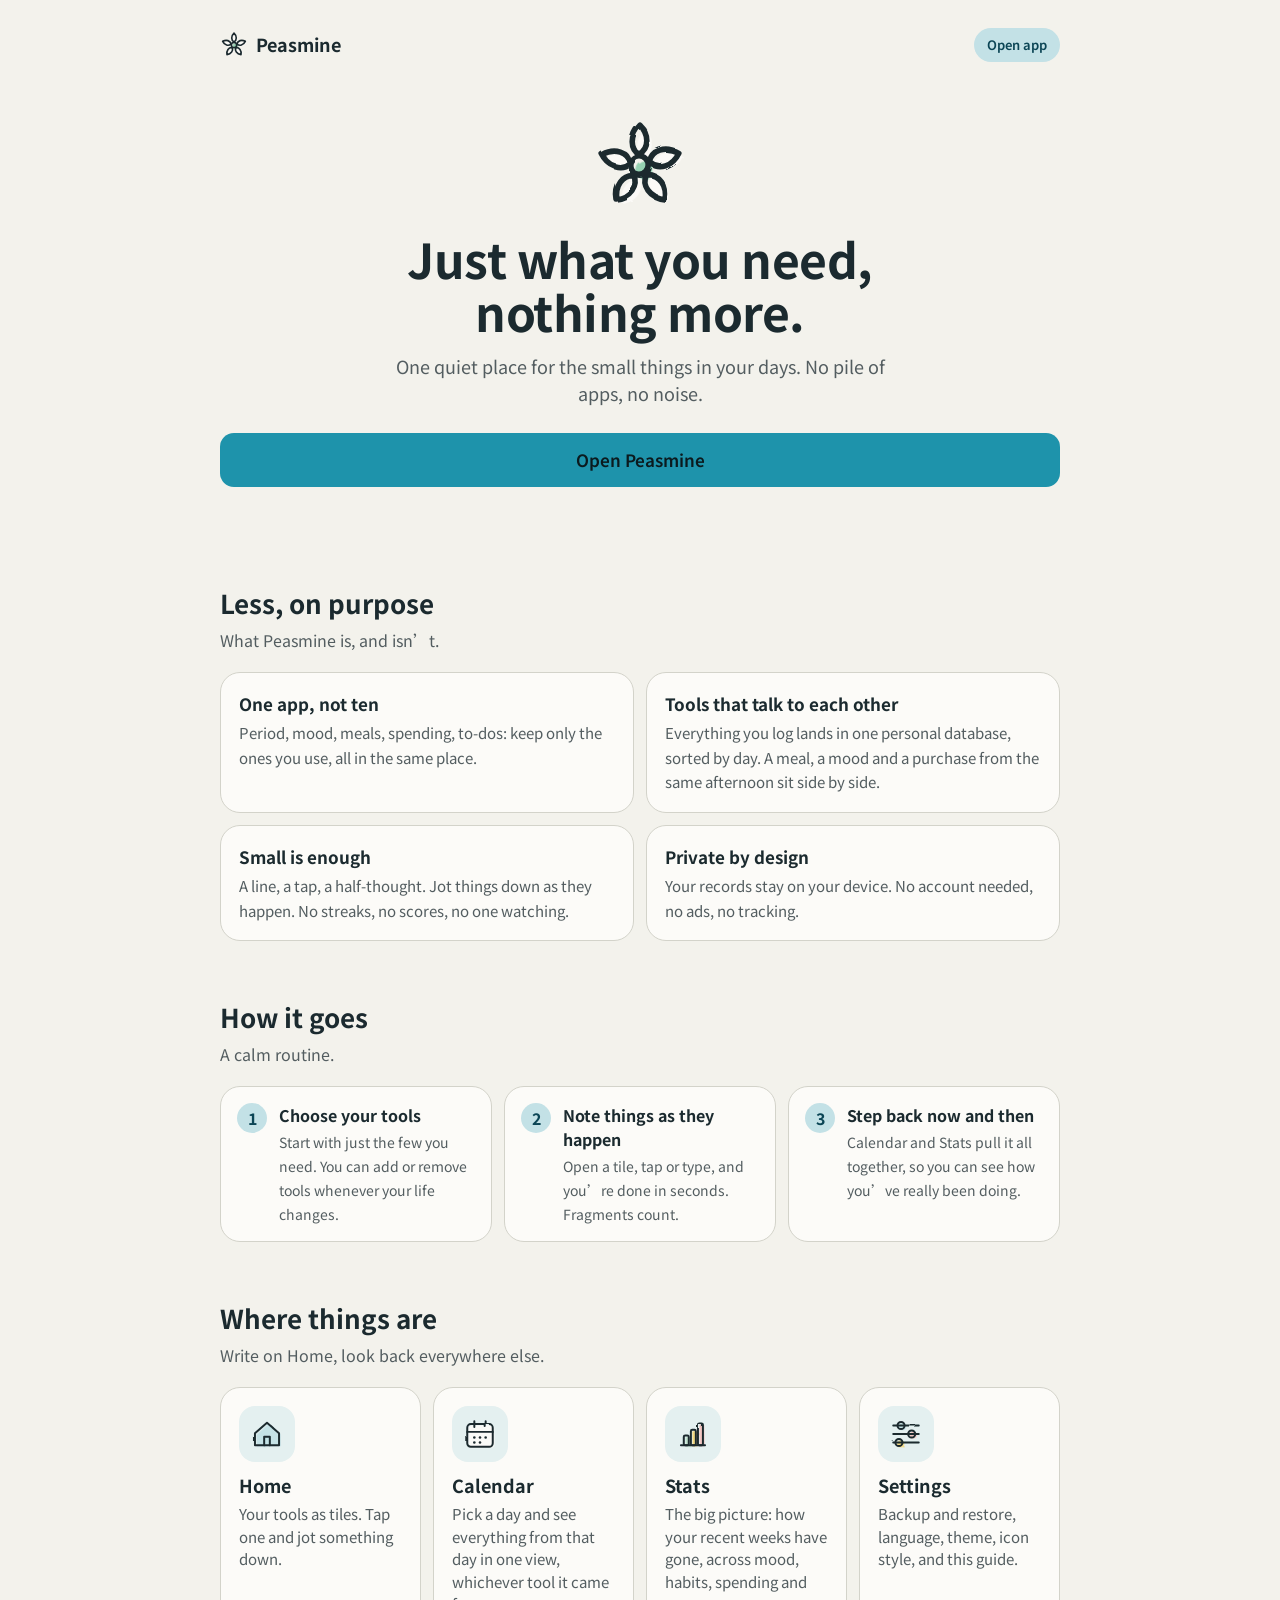
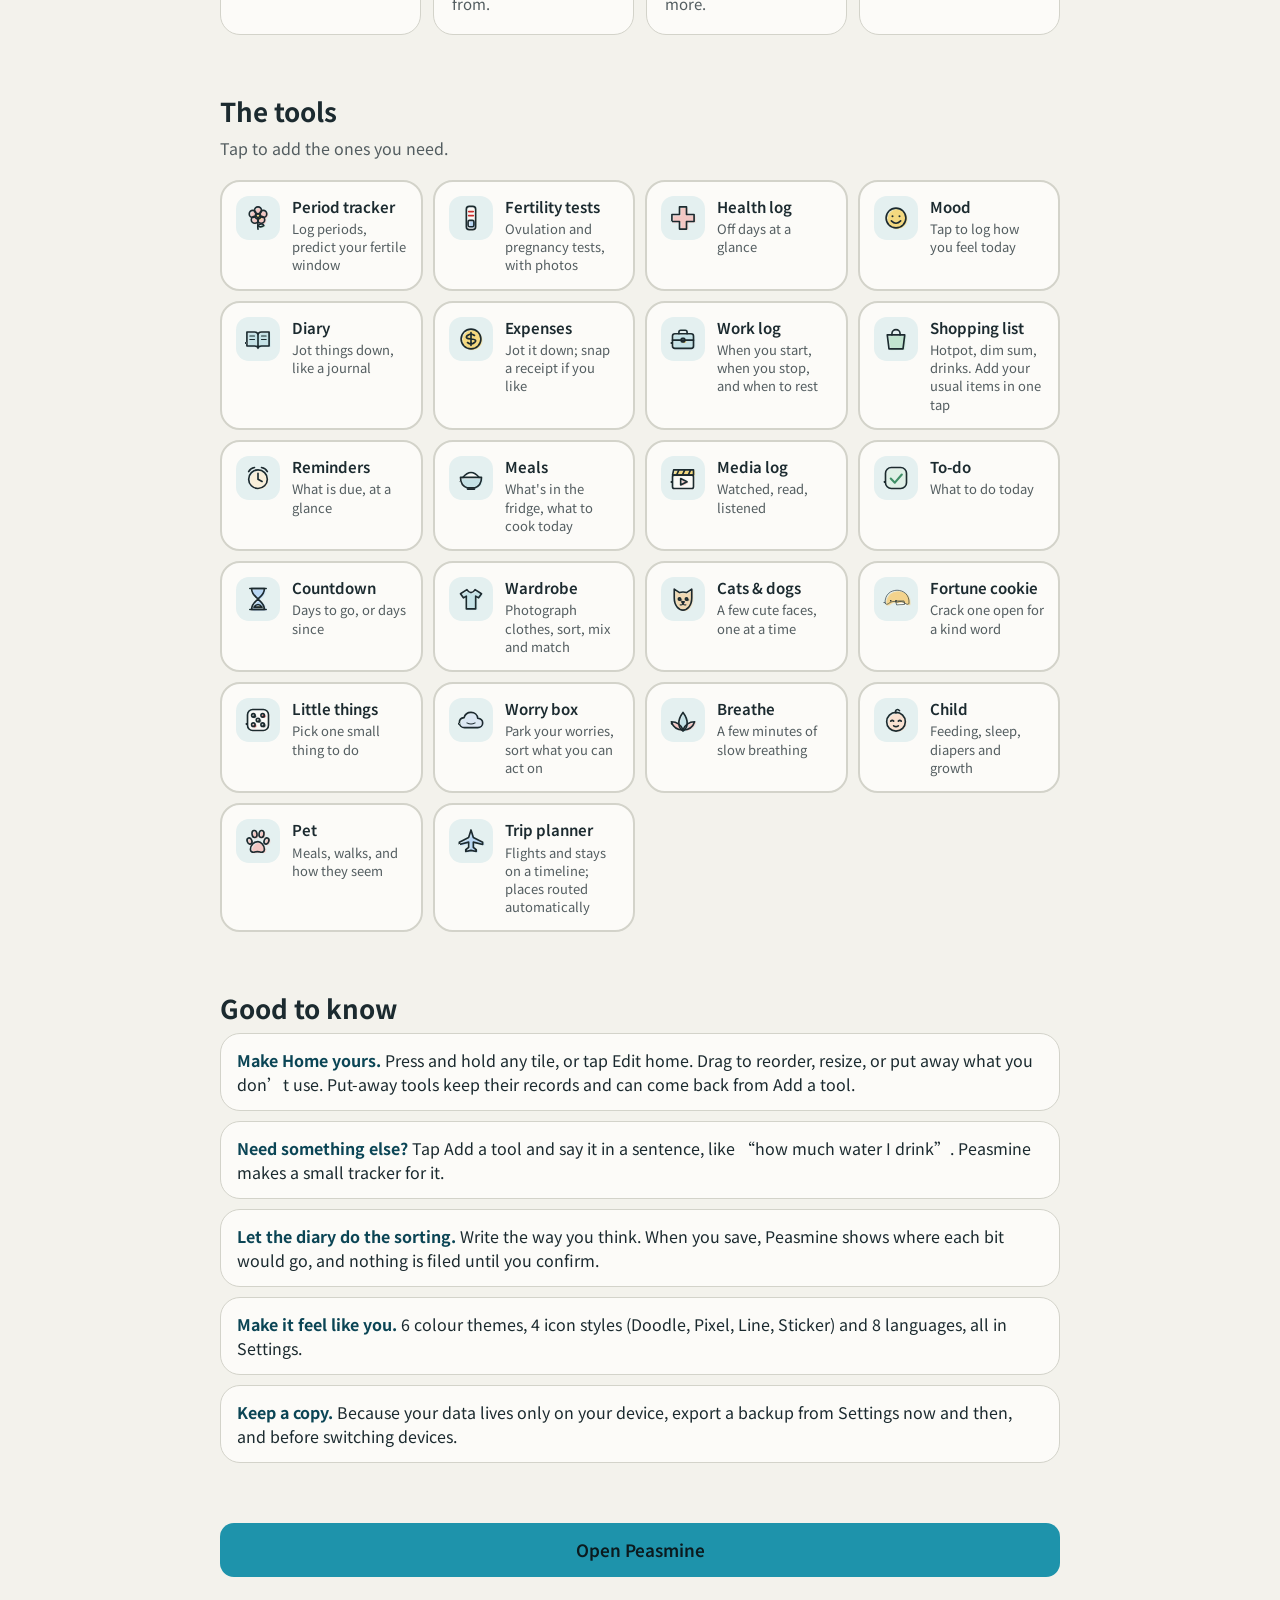
==== commit 690c88c8: "Release: cats and dogs tool, service worker image caching fix" ====
--- a/welcome.html
+++ b/welcome.html
@@ -100,7 +100,7 @@
     <div class="wl-point"><b>One app, not ten</b><span>Period, mood, meals, spending, to-dos: keep only the ones you use, all in the same place.</span></div>
     <div class="wl-point"><b>Tools that talk to each other</b><span>Everything you log lands in one personal database, sorted by day. A meal, a mood and a purchase from the same afternoon sit side by side.</span></div>
     <div class="wl-point"><b>Small is enough</b><span>A line, a tap, a half-thought. Jot things down as they happen. No streaks, no scores, no one watching.</span></div>
-    <div class="wl-point"><b>Private by design</b><span>Your records stay on your device. No account, no tracking, nothing leaves your phone.</span></div>
+    <div class="wl-point"><b>Private by design</b><span>Your records stay on your device. No account needed, no ads, no tracking.</span></div>
   </div>
   </section>
 
--- a/css/app.css
+++ b/css/app.css
@@ -1 +1 @@
-:root{--radius:20px;--radius-sm:14px;--font:"Google Sans","Noto Sans SC",ui-rounded,-apple-system,"PingFang SC","Hiragino Sans GB",sans-serif}*{box-sizing:border-box;-webkit-tap-highlight-color:transparent}html,body{margin:0;background:var(--bg);color:var(--text);font:16px/1.5 var(--font);-webkit-text-size-adjust:100%}#app{max-width:560px;margin:0 auto;padding:calc(12px + env(safe-area-inset-top)) 16px calc(48px + env(safe-area-inset-bottom))}button{font:inherit;color:inherit;border:0;background:none;cursor:pointer;padding:0}h1,h3,h4,p{margin:0}:focus-visible{outline:2px solid var(--accent);outline-offset:2px;border-radius:8px}.muted{color:var(--muted);font-size:14px;white-space:pre-line}.center{text-align:center;padding:24px 0}.hint{color:var(--muted);font-size:13px;margin-top:8px}.sec{font-size:13px;font-weight:600;letter-spacing:.04em;color:var(--muted);margin:22px 4px 10px}@media (prefers-reduced-motion:reduce){*{animation:none!important;transition:none!important}}.home-head{padding:20px 4px 18px;display:flex;flex-direction:column;gap:4px}.eyebrow{font-size:13px;font-weight:600;letter-spacing:.06em;color:var(--accent-ink)}.home-head h1{font-size:30px;line-height:1.15;font-weight:700;letter-spacing:-.01em}.home-head p{color:var(--muted);font-size:15px}.ask-bar{display:flex;align-items:center;gap:12px;width:100%;min-height:56px;background:var(--surface);border:1.5px solid var(--accent-soft);border-radius:18px;padding:10px 18px 10px 14px;margin-bottom:16px;color:var(--muted);text-align:left;font-size:16px}.ask-bar:active{background:var(--accent-faint)}.ask-bar .px{flex:none}.card{background:var(--surface);border:1px solid var(--line);border-radius:var(--radius);padding:16px;text-decoration:none;color:inherit;display:flex;flex-direction:column;min-width:0}.card:active{background:var(--accent-faint)}.card-icon{width:56px;height:56px;display:grid;place-items:center;background:var(--accent-faint);border-radius:16px;margin-bottom:14px;line-height:0;flex:none}.card-name{font-weight:600;font-size:16px}.card-sub{color:var(--muted);font-size:13px;margin-top:2px;line-height:1.4;overflow-wrap:anywhere}.wgrid{display:grid;grid-template-columns:repeat(3,1fr);grid-auto-rows:104px;grid-auto-flow:dense;gap:10px}.widget{position:relative;display:flex;flex-direction:column;min-width:0;background:var(--surface);border:1px solid var(--line);border-radius:var(--radius);-webkit-user-select:none;user-select:none;-webkit-touch-callout:none}.w-m{grid-column:span 2}.w-l{grid-column:span 3}.w-main{flex:1;min-width:0;min-height:0;display:grid;grid-template-columns:auto 1fr;grid-template-rows:auto auto;column-gap:12px;align-content:center;padding:12px 14px;color:inherit;text-decoration:none;-webkit-user-drag:none}.w-text{display:contents}.w-main>svg{grid-column:1;grid-row:1 / span 2;align-self:center;flex:none;width:36px;height:36px}.w-name{grid-column:2;grid-row:1;align-self:end;font-weight:600;font-size:16px;min-width:0;white-space:nowrap;overflow:hidden;text-overflow:ellipsis}.w-sub{grid-column:2;grid-row:2;margin-top:1px;color:var(--muted);font-size:14px;line-height:1.35;overflow-wrap:anywhere;display:-webkit-box;-webkit-line-clamp:2;-webkit-box-orient:vertical;overflow:hidden}.w-s .w-main{display:flex;flex-direction:column;align-items:center;justify-content:center;gap:8px;padding:10px 6px;text-align:center}.w-s .w-text{display:block;max-width:100%}.w-s .w-name{font-size:14px}.w-s .w-sub{display:none}.w-size{display:none;position:absolute;top:-10px;right:-8px;z-index:2;min-width:34px;padding:4px 9px;border:2px solid var(--bg);font-size:12px;font-weight:600;color:var(--accent-ink);background:var(--accent-soft);border-radius:999px}.editing .w-size{display:block}.editing .widget{border-style:dashed;border-color:var(--accent);touch-action:none;cursor:grab}.widget.dragging{z-index:10;box-shadow:var(--shadow);cursor:grabbing}.edit-bar{display:flex;align-items:center;justify-content:space-between;gap:12px;margin:0 4px 12px;font-size:14px;color:var(--muted)}.edit-bar[hidden]{display:none}.banner{display:block;text-decoration:none;background:var(--amber-soft);color:var(--amber-ink);border-radius:var(--radius-sm);padding:12px 14px;font-size:14px;margin-bottom:16px}.foot-links{display:flex;flex-wrap:wrap;justify-content:center;gap:0 4px;margin-top:30px}.link-btn{color:var(--muted);font-size:14px;padding:10px 12px;border-radius:12px;white-space:nowrap}.link-btn:active{background:var(--sunken)}.tool-head{position:sticky;top:0;z-index:5;display:flex;align-items:center;gap:8px;padding:8px 0 12px;margin-bottom:2px;background:var(--bg);background:color-mix(in srgb,var(--bg) 88%,transparent);-webkit-backdrop-filter:blur(12px);backdrop-filter:blur(12px)}.back{color:var(--accent-ink);text-decoration:none;font-size:16px;font-weight:600;padding:8px 10px 8px 0}.tool-title{font-weight:700;font-size:18px;display:inline-flex;align-items:center;gap:8px;min-width:0}.pill{font-size:13px;font-weight:600;color:var(--accent-ink);background:var(--accent-soft);border-radius:999px;padding:7px 13px;white-space:nowrap}.pill.danger{color:var(--pos-ink);background:var(--pos-soft)}.push{margin-left:auto}.tool-body>* + *{margin-top:14px}.panel{background:var(--surface);border:1px solid var(--line);border-radius:var(--radius);padding:16px}.btn{border-radius:var(--radius-sm);padding:12px 18px;min-height:46px;font-weight:600;transition:transform .1s}.btn:active{transform:scale(.98)}.btn.block{display:block;width:100%}.btn.primary{background:var(--accent);color:var(--on-accent)}.btn.soft{background:var(--accent-soft);color:var(--accent-ink)}.btn.ghost{background:var(--sunken);color:var(--text)}.btn.danger{background:var(--pos);color:var(--on-pos)}.btn.danger-ghost{color:var(--pos);background:none}.btn.small{padding:8px 14px;font-size:14px;min-height:38px}.sheet .btn.block,.sheet .col>.btn{margin-top:10px}.input{width:100%;font:inherit;border:1.5px solid var(--line);background:var(--surface);border-radius:12px;padding:11px 12px;margin-top:10px;color:var(--text)}.input:focus{outline:none;border-color:var(--accent)}.input::placeholder{color:var(--muted);opacity:.8}.input.big{margin:0 0 10px;resize:none;line-height:1.5}.input.slim{width:auto;margin:0;padding:8px 10px}.input.wide{flex:1;width:auto;min-width:0;margin:0;padding:11px 12px}select.input{appearance:none;-webkit-appearance:none;padding-right:36px;background-image:url("data:image/svg+xml,%3Csvg xmlns='http://www.w3.org/2000/svg' width='12' height='8' viewBox='0 0 12 8'%3E%3Cpath d='M1 1.5l5 5 5-5' fill='none' stroke='%23888' stroke-width='1.8' stroke-linecap='round' stroke-linejoin='round'/%3E%3C/svg%3E");background-repeat:no-repeat;background-position:right 14px center}.lang-select{margin-top:0;font-weight:600}.add-row{display:flex;gap:8px;align-items:center;margin-bottom:10px}.stats{display:grid;grid-template-columns:repeat(3,1fr);gap:8px;text-align:center}.stat-v{font-size:20px;font-weight:700;font-variant-numeric:tabular-nums}.stat-l{font-size:12px;color:var(--muted)}.ovu-line{margin-top:12px;padding:10px 12px;background:var(--green-soft);color:var(--green-ink);border-radius:12px;font-size:14px}.cal{background:var(--surface);border:1px solid var(--line);border-radius:var(--radius);padding:12px}.cal-head{display:flex;align-items:center;justify-content:space-between;margin-bottom:6px}.cal-title{font-weight:700}.nav{font-size:24px;width:44px;height:40px;color:var(--accent-ink)}.week,.days{display:grid;grid-template-columns:repeat(7,1fr);gap:3px}.week div{text-align:center;color:var(--muted);font-size:12px;padding:4px 0}.day{position:relative;aspect-ratio:1 / 1.08;border-radius:12px;display:flex;flex-direction:column;align-items:center;justify-content:flex-start;padding-top:5px}.day.empty{visibility:hidden}.day .num{font-size:15px;font-variant-numeric:tabular-nums}.day.period{background:var(--period);color:var(--on-period)}.day.pred{background:var(--period-faint);box-shadow:inset 0 0 0 1.5px var(--period-soft)}.day.win{background:var(--green-soft)}.day.ovu{box-shadow:inset 0 0 0 2px var(--green);font-weight:700}.day.today .num{font-weight:800;text-decoration:underline;text-underline-offset:3px}.mk{position:absolute;bottom:4px;font-size:10px;line-height:1;border-radius:8px;padding:2px 4px;font-weight:700}.mk.pos{background:var(--pos);color:var(--on-pos);box-shadow:0 0 0 2px var(--surface)}.mk.weak{background:var(--amber);width:10px;height:10px;padding:0;border-radius:50%}.mk.neg{background:var(--gray);width:6px;height:6px;padding:0;border-radius:50%}.day.has-pos{box-shadow:inset 0 0 0 2px var(--pos)}.heart{position:absolute;top:2px;right:4px;font-size:10px;color:var(--pos);line-height:1}.day.period .heart{color:var(--on-period)}.legend{display:flex;flex-wrap:wrap;gap:6px 14px;font-size:12px;color:var(--muted);padding:0 4px}.legend span{display:inline-flex;align-items:center;gap:5px}.sw{width:14px;height:14px;border-radius:5px;display:inline-block}.sw.period{background:var(--period)}.sw.pred{background:var(--period-faint);box-shadow:inset 0 0 0 1.5px var(--period-soft)}.sw.win{background:var(--green-soft)}.sw.ovu{box-shadow:inset 0 0 0 2px var(--green)}.sw.pos{background:var(--pos)}.sw-heart{color:var(--pos);font-style:normal;font-size:13px;line-height:1}.ask{font-weight:600;margin-bottom:12px}.quick{display:grid;grid-template-columns:repeat(3,1fr);gap:10px}.quick-btn{border-radius:16px;padding:18px 0;font-weight:700;font-size:17px}.quick-btn.neg{background:var(--gray-soft);color:var(--gray-ink)}.quick-btn.weak{background:var(--amber-soft);color:var(--amber-ink)}.quick-btn.pos{background:var(--pos-soft);color:var(--pos-ink)}.chip{font-size:13px;font-weight:700;padding:2px 10px;border-radius:10px}.chip.neg{background:var(--gray-soft);color:var(--gray-ink)}.chip.weak{background:var(--amber-soft);color:var(--amber-ink)}.chip.pos{background:var(--pos);color:var(--on-pos)}.tl-group h4{font-size:13px;font-weight:600;letter-spacing:.04em;color:var(--muted);margin:20px 4px 8px}.entry{display:flex;align-items:center;gap:10px;background:var(--surface);border:1px solid var(--line);border-radius:16px;padding:10px 12px;margin-bottom:8px}.entry-main{flex:1;display:flex;align-items:center;flex-wrap:wrap;gap:8px;min-width:0}.entry-main.col{flex-direction:column;align-items:flex-start;gap:0}.time{font-variant-numeric:tabular-nums;font-weight:600}.note{color:var(--muted);font-size:13px}.thumb{width:48px;height:48px;border-radius:10px;object-fit:cover}.x{color:var(--muted);font-size:13px;padding:8px}.viewer{position:fixed;inset:0;background:rgba(0,0,0,.9);display:flex;align-items:center;justify-content:center;z-index:60;padding:16px}.viewer img{max-width:100%;max-height:100%;border-radius:8px}.sheet-back{position:fixed;inset:0;background:var(--scrim);z-index:50;display:flex;align-items:flex-end;justify-content:center}.sheet{background:var(--surface);width:100%;max-width:560px;border-radius:28px 28px 0 0;padding:8px 18px calc(22px + env(safe-area-inset-bottom));max-height:88vh;overflow:auto;animation:up .22s ease-out;box-shadow:var(--shadow)}@keyframes up{from{transform:translateY(40px);opacity:0}}.sheet-grip{width:38px;height:4px;background:var(--line);border-radius:2px;margin:4px auto 14px}.sheet h3{font-size:18px;margin-bottom:10px}.sheet .row{display:flex;gap:10px}.sheet .row .btn{flex:1}.sheet .col{display:flex;flex-direction:column}.confirm-msg{margin:8px 0 18px}.lines{list-style:none;padding:0;margin:0 0 8px}.day-tests{margin:8px 0}.day-test{display:flex;gap:10px;align-items:center;padding:4px 0}.seg{display:grid;grid-template-columns:repeat(3,1fr);gap:8px}.seg-btn{border-radius:12px;padding:12px 0;font-weight:700;background:var(--sunken);color:var(--muted)}.seg-btn.on.neg{background:var(--gray);color:var(--on-gray)}.seg-btn.on.weak{background:var(--amber);color:var(--on-amber)}.seg-btn.on.pos{background:var(--pos);color:var(--on-pos)}.preview{width:100%;max-height:220px;object-fit:contain;border-radius:12px;margin-top:10px;background:var(--bg)}.toast{position:fixed;left:50%;bottom:calc(90px + env(safe-area-inset-bottom));transform:translateX(-50%);background:var(--text);color:var(--bg);padding:10px 18px;border-radius:20px;font-size:14px;z-index:70;transition:opacity .4s;box-shadow:var(--shadow);max-width:calc(100% - 32px)}.toast.out{opacity:0}.toast-act{margin-left:14px;background:none;border:0;color:var(--bg);font:inherit;font-weight:600;text-decoration:underline;padding:0;cursor:pointer}.undo-row{display:flex;align-items:center;gap:10px;padding:10px 0;border-bottom:1px solid var(--line,rgba(0,0,0,.08))}.undo-row .entry-main{flex:1;min-width:0}.badge{font-size:12px;font-weight:700;padding:2px 8px;border-radius:8px;flex:none}.badge.health{background:var(--pos-soft);color:var(--pos-ink)}.badge.chore,.badge.meal{background:var(--green-soft);color:var(--green-ink)}.badge.other{background:var(--gray-soft);color:var(--gray-ink)}.badge.reminder,.badge.buy{background:var(--amber-soft);color:var(--amber-ink)}.badge.note{background:var(--accent-soft);color:var(--accent-ink)}.dots{position:absolute;bottom:5px;display:flex;gap:3px}.dot{width:6px;height:6px;border-radius:50%;background:var(--gray)}.dot.health{background:var(--pos)}.dot.chore,.dot.meal{background:var(--green)}.dot.buy{background:var(--amber)}.day.sel{box-shadow:inset 0 0 0 2px var(--accent)}.dot.ovu{background:var(--green)}.dot.mood{background:var(--accent)}.dot.note{background:var(--muted)}.dot.outfit{background:var(--period)}.dot.trip{background:var(--green-ink)}.dot.med{background:var(--amber)}.dot.money{background:var(--accent-ink)}.dot.work{background:var(--text)}.dots{flex-wrap:wrap;justify-content:center;max-width:44px;row-gap:2px}.legend .dot{display:inline-block;flex:none}.legend{margin-top:12px}.journal-page{padding:14px 16px 6px;margin-bottom:12px}.journal-date{font-size:13px;font-weight:600;color:var(--muted);margin-bottom:4px}.journal{display:block;width:100%;border:0;outline:none;resize:none;padding:0;margin:0;background:transparent;color:var(--text);font:inherit;font-size:16px;line-height:32px;min-height:192px;background-image:linear-gradient(to bottom,transparent 31px,var(--line) 31px);background-size:100% 32px;background-attachment:local}.journal::placeholder{color:var(--muted);opacity:.8}.journal-entry{display:flex;align-items:flex-start;gap:8px;padding:12px 4px;border-bottom:1px solid var(--line)}.journal-text{flex:1;min-width:0;white-space:pre-wrap;overflow-wrap:anywhere;line-height:1.7}.row-card{display:flex;align-items:center;gap:10px;width:100%;text-align:left;background:var(--surface);border:1px solid var(--line);border-radius:16px;padding:12px 14px;margin-bottom:8px;color:inherit}.row-card:active{background:var(--accent-faint)}.row-main{font-weight:600}.btn-row{display:flex;gap:10px}.btn-row .btn{flex:1}.row-card .muted{margin-left:auto;font-size:14px}.row-card .grow{margin-left:0;flex:1}.day-sec .sec{margin:14px 0 6px}.day-line{display:flex;align-items:center;flex-wrap:wrap;gap:8px;padding:6px 0}.day-note{background:var(--sunken);border-radius:var(--radius-sm);padding:10px 12px;margin-bottom:6px}.tool-body>.btn.block{margin-top:14px}.prev{background:var(--sunken);border-radius:var(--radius-sm);padding:10px 12px;margin-bottom:10px}.prev.off{opacity:.45}.prev-top,.prev-row{display:flex;align-items:center;gap:8px;margin-top:6px}.prev-top{margin-top:0}.prev-text{flex:1;min-width:0}.prev-row .muted{flex:none}.orig{background:var(--sunken);border-radius:var(--radius-sm);padding:12px;margin:4px 0 12px;white-space:pre-wrap;line-height:1.6}.hc-top{display:flex;justify-content:space-between;align-items:center;font-size:18px}.hc-last{margin:4px 0;font-weight:600}.health-card{margin-top:14px}.chips{display:flex;flex-wrap:wrap;gap:6px;margin-top:10px}.chips.big{gap:8px}.tag{background:var(--accent-soft);color:var(--accent-ink);border-radius:16px;padding:8px 16px;font-weight:600}.tag.old{background:var(--amber-soft);color:var(--amber-ink)}.rem-title{font-weight:600}.check{width:26px;height:26px;border-radius:50%;border:2px solid var(--accent);flex:none}.check:active{background:var(--accent)}.receipt-img{width:100%;max-height:260px;object-fit:contain;border-radius:12px;background:var(--bg);margin-bottom:10px}.rc{display:flex;flex-direction:column;align-items:center;gap:2px}.picks{display:flex;gap:12px;overflow-x:auto;scroll-snap-type:x proximity;margin:0 -16px;padding:2px 16px 10px;scrollbar-width:none}.picks::-webkit-scrollbar{display:none}.pick{flex:none;width:160px;background:var(--surface);border:1px solid var(--line);border-radius:var(--radius);padding:14px;scroll-snap-align:start;display:flex;flex-direction:column}.pick .card-icon{margin-bottom:10px}.pick .card-sub{flex:1;margin-bottom:12px}.thread{display:flex;flex-direction:column;gap:8px;margin-bottom:10px}.bubble{max-width:88%;padding:10px 14px;border-radius:16px;line-height:1.5;margin-bottom:8px}.bubble.me{align-self:flex-end;background:var(--accent);color:var(--on-accent);margin-left:auto}.bubble.ai{background:var(--sunken)}.pv{display:flex;gap:14px;align-items:center;background:var(--accent-faint);border-radius:16px;padding:12px;margin:8px 0 12px}.pv .card-icon{margin:0;background:var(--surface)}.center-panel{text-align:center}.big-num{font-size:46px;font-weight:700;line-height:1.1;font-variant-numeric:tabular-nums;letter-spacing:-.01em}.big-num small{font-size:16px;font-weight:600;color:var(--muted);margin-left:4px}.center-panel .btn{margin-top:14px}.bar{height:10px;background:var(--sunken);border-radius:6px;margin:12px 0 6px;overflow:hidden}.bar i{display:block;height:100%;background:var(--accent);border-radius:6px}.spark{width:100%;height:60px;margin-top:10px}.spark polyline{stroke:var(--accent)}.sqs{display:grid;grid-template-columns:repeat(7,1fr);gap:6px;margin-top:10px}.sq{aspect-ratio:1;border-radius:8px;background:var(--sunken)}.sq.on{background:var(--accent)}.sq.now{box-shadow:inset 0 0 0 2px var(--text)}.themes{display:grid;grid-template-columns:1fr 1fr;gap:10px;margin:6px 0 4px}.theme-opt{display:flex;align-items:center;gap:10px;padding:10px;border-radius:14px;border:1.5px solid var(--line);background:var(--surface);text-align:left;font-weight:600;font-size:14px}.theme-opt.on{border-color:var(--accent);background:var(--accent-faint)}.px{image-rendering:pixelated;display:inline-block;vertical-align:middle;flex:none}.btn .px{margin-right:4px;margin-top:-2px}.dg *{stroke:var(--text);stroke-width:2.4;stroke-linecap:round;stroke-linejoin:round;fill:none}.dd{overflow:visible}.styles{display:grid;grid-template-columns:1fr 1fr;gap:10px}.style-opt{display:flex;flex-direction:column;align-items:center;gap:8px;padding:12px 8px;border-radius:14px;border:1.5px solid var(--line);background:var(--surface);font-weight:600;font-size:14px}.style-opt.on{border-color:var(--accent);background:var(--accent-faint)}.style-prev{display:flex;gap:8px}.tag.sel{background:var(--accent);color:var(--on-accent)}.tag.small{padding:4px 10px;font-size:13px}.tag .x-in{opacity:.7;margin-left:2px}.small-gap{margin:10px 0 6px}.grow{flex:1}.meta-line{display:flex;flex-wrap:wrap;gap:6px;margin-top:4px}.day-moods{margin:0 0 6px}.topic-tag,.mood-tag{font-size:12px;font-weight:600;padding:1px 8px;border-radius:8px}.topic-tag{background:var(--gray-soft);color:var(--gray-ink)}.mood-tag{background:var(--accent-soft);color:var(--accent-ink)}.day.ovu-done{background:var(--green);color:var(--on-green);font-weight:700}.sw.ovu-done{background:var(--green)}.tabbar{position:fixed;left:0;right:0;bottom:0;z-index:6;display:flex;justify-content:center;background:color-mix(in srgb,var(--bg) 92%,transparent);-webkit-backdrop-filter:blur(12px);backdrop-filter:blur(12px);border-top:1px solid var(--line);padding-bottom:env(safe-area-inset-bottom)}.tabbar[hidden]{display:none}.tab{flex:1;max-width:140px;display:flex;flex-direction:column;align-items:center;gap:2px;padding:8px 0 6px;color:var(--muted);text-decoration:none;font-size:12px}.tab svg{opacity:.6}.tab.on{color:var(--accent-ink);font-weight:700}.tab.on svg{opacity:1}#app.has-tabs{padding-bottom:calc(92px + env(safe-area-inset-bottom))}.pick-row .pick-text{flex:1;min-width:0}.pick-row .muted{margin-left:0;font-size:13px}.row-card .push{margin-left:auto;flex:none}.row-card>svg{flex:none}.week-nav{display:flex;align-items:center;justify-content:space-between}.week-nav .nav:disabled{opacity:.25}.week-title{text-align:center;font-weight:700;display:flex;flex-direction:column;line-height:1.3}.week-title .muted{font-size:12px;font-weight:400}.sr-head,.sr-strip{display:grid;grid-template-columns:repeat(7,1fr);gap:5px}.sr-head div{text-align:center;font-size:12px;color:var(--muted)}.stat-row{padding:14px 0 4px}.stat-row + .stat-row{border-top:1px solid var(--line);margin-top:10px}.sr-top{display:flex;justify-content:space-between;align-items:baseline;margin-bottom:8px}.sr-label{font-weight:600}.sr-val{font-weight:700;font-size:18px;font-variant-numeric:tabular-nums}.sq{display:block;height:14px;border-radius:5px;background:var(--sunken)}.sq.future{background:none;box-shadow:inset 0 0 0 1px var(--line)}.sq.on.good{background:var(--green)}.sq.on.bad{background:var(--pos)}.sq.on.period{background:var(--period)}.sq.on.plain{background:var(--accent)}.sr-foot{display:flex;justify-content:space-between;margin-top:6px;font-size:12px;color:var(--muted);min-height:16px}.w-del{display:none;position:absolute;top:-10px;left:-8px;z-index:2;width:28px;height:28px;line-height:24px;border:2px solid var(--bg);text-align:center;font-size:18px;color:var(--pos-ink);background:var(--pos-soft);border-radius:50%}.editing .w-del{display:block}.amount{font-size:22px;font-weight:700}.cur{flex:none;min-width:44px;height:44px;font-size:20px;font-weight:700;border-radius:12px;background:var(--accent-soft);color:var(--accent-ink)}.receipt-box{margin-top:10px}.receipt-prev{display:flex;align-items:center;gap:10px;margin:10px 0}.receipt-prev:empty{display:none}.work-now{text-align:center}.work-timer{font-size:34px;font-weight:700;font-variant-numeric:tabular-nums;margin:4px 0}.work-now .banner{margin:12px 0 0;text-align:left}.work-now .btn-row{margin-top:14px}.row-head{display:flex;align-items:center;justify-content:space-between}.shop-group{background:var(--surface);border:1px solid var(--line);border-radius:var(--radius);margin-bottom:12px;padding:4px 14px 6px}.shop-title{font-weight:700;padding:10px 0 4px}.shop-row{display:flex;align-items:center;gap:12px;padding:9px 0;border-top:1px solid var(--line)}.shop-row:first-of-type{border-top:0}.shop-row input{width:20px;height:20px;accent-color:var(--accent);flex:none}.shop-name{flex:1;min-width:0}.shop-row.done .shop-name{color:var(--muted);text-decoration:line-through}.list-card{background:var(--surface);border:1px solid var(--line);border-radius:var(--radius);margin-bottom:10px}.list-head{display:flex;align-items:center;gap:10px;width:100%;padding:14px;text-align:left;color:inherit}.chev{flex:none;width:14px;font-size:22px;line-height:1;color:var(--muted)}.list-head[aria-expanded="true"] .chev{transform:rotate(90deg)}.list-name{flex:1;min-width:0;font-weight:700}.list-count{flex:none;font-size:13px;color:var(--muted)}.list-body{padding:0 14px 10px;border-top:1px solid var(--line)}.list-body .add-row{margin:12px 0 4px}.list-body .hint{margin:8px 0 4px}.preset{margin-top:6px}.item-chips{display:flex;flex-wrap:wrap;gap:8px;margin:10px 0}.item-chip{padding:7px 12px;border-radius:999px;border:1.5px solid var(--line);background:var(--surface);font-size:14px;color:var(--text)}.item-chip.on{background:var(--accent-soft);border-color:var(--accent);color:var(--accent-ink);font-weight:600}.list-tools{display:flex;justify-content:space-between;margin-top:4px}.link-btn.danger{color:var(--pos)}.mode-tabs{display:flex;gap:6px;background:var(--sunken);border-radius:14px;padding:4px}.mode-tabs button{flex:1;padding:9px 4px;border-radius:11px;font-weight:600;color:var(--muted)}.mode-tabs button.on{background:var(--surface);color:var(--accent-ink);box-shadow:0 1px 2px rgb(0 0 0 / .08)}.wgrid2{display:grid;grid-template-columns:repeat(3,1fr);gap:8px}.wtile{position:relative;aspect-ratio:1;border-radius:14px;overflow:hidden;background:var(--sunken);border:1px solid var(--line);padding:0}.wtile img,.collage img{width:100%;height:100%;object-fit:cover;display:block}.cdot{position:absolute;top:6px;right:6px;width:12px;height:12px;border-radius:50%;border:2px solid var(--surface);box-shadow:0 0 0 1px var(--line)}.wname{position:absolute;left:0;right:0;bottom:0;padding:14px 6px 4px;font-size:12px;color:#fff;background:linear-gradient(transparent,rgb(0 0 0 / .55));text-align:left;white-space:nowrap;overflow:hidden;text-overflow:ellipsis}.collage{display:grid;gap:4px;aspect-ratio:1;border-radius:14px;overflow:hidden;background:var(--sunken);margin-bottom:10px}.collage.big{max-height:360px;aspect-ratio:auto;height:320px}.collage img{border-radius:8px}.collage .muted{grid-column:1 / -1;align-self:center}.ogrid{display:grid;grid-template-columns:1fr 1fr;gap:12px}.ocard{text-align:left;background:var(--surface);border:1px solid var(--line);border-radius:var(--radius);padding:10px}.ocard .collage{margin-bottom:8px}.oname{font-weight:600}.slot{margin:10px 0}.slot-name{font-size:13px;font-weight:600;color:var(--muted);margin-bottom:6px}.pickrow{display:flex;gap:8px;overflow-x:auto;padding-bottom:4px}.pthumb{flex:none;width:64px;height:64px;border-radius:12px;overflow:hidden;border:2px solid var(--line);background:var(--sunken);padding:0;font-size:13px;color:var(--muted)}.pthumb img{width:100%;height:100%;object-fit:cover;display:block}.pthumb.on{border-color:var(--accent);box-shadow:0 0 0 2px var(--accent-soft)}a.btn{display:flex;align-items:center;justify-content:center;text-align:center;text-decoration:none}.trip-head{display:flex;align-items:flex-start;justify-content:space-between;gap:8px}.trip-title{font-size:20px;font-weight:700}.trip-row{width:100%;text-align:left;color:inherit}.tl-group.now h4{color:var(--accent-ink)}.tmap{display:block;width:100%;height:auto;border-radius:var(--radius);background:var(--sunken);border:1px solid var(--line);margin-top:10px}.troute{fill:none;stroke:var(--accent);opacity:.8}.thotel{fill:var(--text)}.tpin{fill:var(--accent);stroke:var(--surface)}.tnum{fill:var(--on-accent);font-weight:700}.tlbl{fill:var(--text);stroke:var(--sunken);paint-order:stroke;stroke-linejoin:round;font-weight:600}.tc{text-align:center}.back-link{display:inline-block;color:var(--accent-ink);text-decoration:none;font-weight:600;padding:8px 10px 0 4px}.wchart{margin-top:12px;text-align:left}.wc-head{display:flex;align-items:baseline;justify-content:space-between;gap:8px;min-height:22px;font-size:13px;color:var(--muted)}.wc-head strong{color:var(--text);font-size:15px;font-variant-numeric:tabular-nums}.wc-svg{display:block;width:100%;height:auto;touch-action:pan-y}.wc-svg text{fill:var(--muted);font-size:10px;font-variant-numeric:tabular-nums}.wc-ranges{display:flex;gap:6px;margin-top:8px}.wc-ranges .tag{flex:1;text-align:center}a.row-card{text-decoration:none}.mood-pick,.mood-tag{display:inline-flex;align-items:center;gap:6px}.mood-pick{padding:8px 14px 8px 10px}.mood-tag{gap:4px;padding-left:5px}.chips.subs{margin-top:8px}.cal-grid{display:grid;grid-template-columns:repeat(7,1fr);gap:6px;margin-top:10px}.cal-wk{text-align:center;font-size:12px;color:var(--muted)}.cal-day{aspect-ratio:1;border-radius:10px;background:var(--sunken);color:var(--muted);font-size:13px;font-variant-numeric:tabular-nums}.cal-day.on{background:var(--accent);color:var(--on-accent);font-weight:700}.cal-day.now{box-shadow:inset 0 0 0 2px var(--text)}.cal-day:disabled{background:none;box-shadow:inset 0 0 0 1px var(--line);opacity:.5}.tag.k{background:var(--accent-faint);box-shadow:inset 0 0 0 2px var(--k)}.tag.k.sel,.cal-day.on.k{background:var(--k);color:#1F2A2E;box-shadow:none}.cal-day.on.k.now{box-shadow:inset 0 0 0 2px var(--text)}.line .dg *{fill:none!important;stroke-width:2.2}.line .dg circle[r^="1."]{fill:var(--text)!important;stroke:none}.sticker .dg *{stroke:rgba(31,42,46,.6);stroke-width:1.7}.sticker .dg [style*="var(--text)"]{fill:#1F2A2E!important}.sticker .dg [style*="var(--surface)"]{fill:#fff!important}.sticker{transform:rotate(-4deg);overflow:visible;filter:saturate(1.3) drop-shadow(2.6px 0 0 #fff) drop-shadow(-2.6px 0 0 #fff) drop-shadow(0 2.6px 0 #fff) drop-shadow(0 -2.6px 0 #fff) drop-shadow(2px 2px 0 #fff) drop-shadow(-2px -2px 0 #fff) drop-shadow(2px -2px 0 #fff) drop-shadow(-2px 2px 0 #fff) drop-shadow(0 3px 3px rgba(0,0,0,.3))}.df{transform:translate(2.2px,1.8px) rotate(-1.2deg);transform-origin:24px 24px;opacity:.92}.df *{stroke:none!important}.df circle[r^="1."]{display:none}.dl *{fill:none!important;stroke-width:2.8}.dl circle[r^="1."]{fill:var(--text)!important;stroke:none}.themes.t3{grid-template-columns:repeat(3,1fr)}.themes .theme-auto{grid-column:1 / -1}.themes.t3 .theme-opt{flex-direction:column;gap:6px;padding:10px 4px;text-align:center}.backup-status{margin-bottom:14px}.panel .btn.block + .btn.block{margin-top:10px}.dot.watch{background:var(--period)}.watch-card{align-items:flex-start}.watch-main{flex:1;min-width:0;display:flex;flex-direction:column;gap:2px;text-align:left;cursor:pointer}.watch-top{display:flex;align-items:center;gap:8px;flex-wrap:wrap}.watch-stars{color:var(--amber);letter-spacing:2px;font-size:15px}.stars{gap:2px}.star{font-size:28px;line-height:1;padding:4px 6px;color:var(--line)}.star.on{color:var(--amber)}.row-card .watch-main .muted{margin-left:0}.meal-row{width:100%;text-align:left;align-items:center;gap:10px}.meal-slot{flex:none;min-width:44px;text-align:center}.meal-slot.none{background:var(--sunken);color:var(--muted)}.tool-body .panel + .panel,.tool-body .panel + .row-head,.tool-body .panel + .sec{margin-top:14px}.tool-body .row-head + .list-card{margin-top:10px}.chips + .add-row,.chips + .receipt-box,.chips + .btn.block,.chips + .input,.receipt-box + .add-row,.add-row + .receipt-box,.input + .btn.block,select.input + .btn.block,.add-row + .btn.block{margin-top:10px}.todo-row{gap:12px}.todo-check{flex:none;width:26px;height:26px;border-radius:50%;border:2px solid var(--accent);display:grid;place-items:center;font-size:15px;font-weight:700;color:var(--on-accent)}.todo-check.on{background:var(--accent)}.todo-title{flex:1;min-width:0;text-align:left;display:flex;flex-direction:column;gap:2px}.todo-row.done .todo-title{color:var(--muted);text-decoration:line-through}.todo-row.done .muted{text-decoration:none}.todo-star{color:var(--amber);font-size:18px}.star-btn{font-size:26px;line-height:1;padding:4px 8px;color:var(--line)}.star-btn.on{color:var(--amber)}.cd-card{display:flex;align-items:center;gap:12px;width:100%;text-align:left;background:var(--surface);border:1px solid var(--line);border-radius:var(--radius);padding:14px 16px;margin-bottom:10px}.cd-text{flex:1;min-width:0}.cd-title{font-weight:600;font-size:16px;overflow-wrap:anywhere}.cd-num{flex:none;text-align:right;display:flex;align-items:baseline;gap:4px;color:var(--accent-ink)}.cd-num strong{font-size:34px;line-height:1.1;font-variant-numeric:tabular-nums}.cd-card.past .cd-num{color:var(--muted)}.dot.todo{background:var(--green)}.dot.cd{background:var(--amber)}.todo-title{align-items:flex-start}.cd-num .cd-today{font-size:22px}.dot.preg{background:var(--period)}.chips + .quick,.ask + .quick{margin-top:12px}.sheet>div>:is(.chips,.seg,.quick,.add-row,.btn,.input,textarea,select) + :is(.chips,.seg,.quick,.add-row,.btn,.input,textarea,select){margin-top:10px}.chips + .seg{margin-top:10px}.topbar{position:fixed;top:0;left:0;right:0;z-index:6;display:flex;justify-content:center;padding:calc(8px + env(safe-area-inset-top)) 16px 8px;background:color-mix(in srgb,var(--bg) 92%,transparent);-webkit-backdrop-filter:blur(12px);backdrop-filter:blur(12px);border-bottom:1px solid var(--line)}.topbar[hidden]{display:none}.brand-name{display:flex;align-items:center;gap:8px;font-size:20px;font-weight:700;letter-spacing:-.01em}#app.has-tabs{padding-top:calc(56px + env(safe-area-inset-top))}.swatch{width:30px;height:30px;border-radius:50%;flex:none;display:grid;place-items:center;background:var(--bg);border:2px solid var(--line)}.swatch i{width:12px;height:12px;border-radius:50%;display:block;background:var(--accent)}.tab{position:relative}.tab-dot{position:absolute;top:6px;left:calc(50% + 9px);width:9px;height:9px;border-radius:50%;background:var(--pos);border:2px solid var(--bg);box-sizing:content-box}.hello{padding:2px 4px 16px}.hello-date{font-size:13px;font-weight:600;letter-spacing:.06em;color:var(--accent-ink)}.hello-quote{margin-top:4px;font-size:15px;line-height:1.45;color:var(--muted)}.edit-hit{text-align:left}.rec-line{text-align:left;display:block;padding:0}.hc-actions{display:inline-flex;gap:6px;align-items:center;margin-left:auto}.sym-head{display:flex;align-items:center;justify-content:space-between}.sym-head .ask{margin-bottom:0}.sym-head + .chips{margin-top:8px}.tag.editing{background:transparent;box-shadow:inset 0 0 0 2px var(--accent)}.journal-text.edit-hit{width:100%;text-align:left;font:inherit;color:inherit}.entry-main.edit-hit{text-align:left}button.entry-main.col{align-items:flex-start}.sec-dot{display:inline-block;width:9px;height:9px;margin-left:8px;border-radius:50%;background:var(--pos);vertical-align:middle}.meal-src{flex:none;background:var(--sunken);color:var(--muted)}.cal-day.mid{background:var(--accent-soft);color:var(--accent-ink)}.rp .week-title{font-weight:600;text-align:center}.rp .cal-grid{margin-top:6px}.rp-sum{margin-top:12px;text-align:center;font-weight:600;font-variant-numeric:tabular-nums;min-height:1.5em}.input:not(.slim):not(.wide)[type="date"],.input:not(.slim):not(.wide)[type="time"],.input:not(.slim):not(.wide)[type="datetime-local"]{-webkit-appearance:none;appearance:none;display:block;width:100%;min-width:0;max-width:100%;min-height:46px;text-align:left}.input[type="date"]::-webkit-date-and-time-value,.input[type="time"]::-webkit-date-and-time-value,.input[type="datetime-local"]::-webkit-date-and-time-value{text-align:left;margin:0}.pick-grid{display:grid;grid-template-columns:1fr 1fr;gap:10px;margin:6px 0 14px}.pick-card{text-align:left;position:relative;border-width:2px}.pick-card.picked{border-color:var(--accent);background:var(--accent-faint)}.pick-card.picked::after{content:'✓';position:absolute;top:10px;right:12px;font-weight:700;color:var(--accent-ink)}.dot.pet{background:var(--period)}.pet-head{display:flex;align-items:center;gap:4px;margin-bottom:12px}.pet-head .ask{margin:0}.pet-grid{display:grid;grid-template-columns:repeat(3,1fr);gap:8px}.pet-btn{display:flex;flex-direction:column;align-items:center;gap:2px;padding:12px 4px 8px;background:var(--surface);border:1.5px solid var(--line);border-radius:16px;color:inherit;font:inherit;line-height:1.3}.pet-btn:active{background:var(--accent-faint)}.pet-btn.done{border-color:var(--accent);background:var(--accent-faint)}.pet-btn.off{border-color:var(--period);background:var(--period-faint)}.pet-name{font-size:14px;font-weight:600}.pet-sub{font-size:12px;color:var(--muted);min-height:16px;font-variant-numeric:tabular-nums}.row-card .pet-time{margin-left:0;font-variant-numeric:tabular-nums;min-width:44px}.row-card .chip{margin-left:auto}+:root{--radius:20px;--radius-sm:14px;--font:"Google Sans","Noto Sans SC",ui-rounded,-apple-system,"PingFang SC","Hiragino Sans GB",sans-serif}*{box-sizing:border-box;-webkit-tap-highlight-color:transparent}html,body{margin:0;background:var(--bg);color:var(--text);font:16px/1.5 var(--font);-webkit-text-size-adjust:100%}#app{max-width:560px;margin:0 auto;padding:calc(12px + env(safe-area-inset-top)) 16px calc(48px + env(safe-area-inset-bottom))}button{font:inherit;color:inherit;border:0;background:none;cursor:pointer;padding:0}h1,h3,h4,p{margin:0}:focus-visible{outline:2px solid var(--accent);outline-offset:2px;border-radius:8px}.muted{color:var(--muted);font-size:14px;white-space:pre-line}.center{text-align:center;padding:24px 0}.hint{color:var(--muted);font-size:13px;margin-top:8px}.sec{font-size:13px;font-weight:600;letter-spacing:.04em;color:var(--muted);margin:22px 4px 10px}@media (prefers-reduced-motion:reduce){*{animation:none!important;transition:none!important}}.home-head{padding:20px 4px 18px;display:flex;flex-direction:column;gap:4px}.eyebrow{font-size:13px;font-weight:600;letter-spacing:.06em;color:var(--accent-ink)}.home-head h1{font-size:30px;line-height:1.15;font-weight:700;letter-spacing:-.01em}.home-head p{color:var(--muted);font-size:15px}.ask-bar{display:flex;align-items:center;gap:12px;width:100%;min-height:56px;background:var(--surface);border:1.5px solid var(--accent-soft);border-radius:18px;padding:10px 18px 10px 14px;margin-bottom:16px;color:var(--muted);text-align:left;font-size:16px}.ask-bar:active{background:var(--accent-faint)}.ask-bar .px{flex:none}.card{background:var(--surface);border:1px solid var(--line);border-radius:var(--radius);padding:16px;text-decoration:none;color:inherit;display:flex;flex-direction:column;min-width:0}.card:active{background:var(--accent-faint)}.card-icon{width:56px;height:56px;display:grid;place-items:center;background:var(--accent-faint);border-radius:16px;margin-bottom:14px;line-height:0;flex:none}.card-name{font-weight:600;font-size:16px}.card-sub{color:var(--muted);font-size:13px;margin-top:2px;line-height:1.4;overflow-wrap:anywhere}.wgrid{display:grid;grid-template-columns:repeat(3,1fr);grid-auto-rows:104px;grid-auto-flow:dense;gap:10px}.widget{position:relative;display:flex;flex-direction:column;min-width:0;background:var(--surface);border:1px solid var(--line);border-radius:var(--radius);-webkit-user-select:none;user-select:none;-webkit-touch-callout:none}.w-m{grid-column:span 2}.w-l{grid-column:span 3}.w-main{flex:1;min-width:0;min-height:0;display:grid;grid-template-columns:auto 1fr;grid-template-rows:auto auto;column-gap:12px;align-content:center;padding:12px 14px;color:inherit;text-decoration:none;-webkit-user-drag:none}.w-text{display:contents}.w-main>svg{grid-column:1;grid-row:1 / span 2;align-self:center;flex:none;width:36px;height:36px}.w-name{grid-column:2;grid-row:1;align-self:end;font-weight:600;font-size:16px;min-width:0;white-space:nowrap;overflow:hidden;text-overflow:ellipsis}.w-sub{grid-column:2;grid-row:2;margin-top:1px;color:var(--muted);font-size:14px;line-height:1.35;overflow-wrap:anywhere;display:-webkit-box;-webkit-line-clamp:2;-webkit-box-orient:vertical;overflow:hidden}.w-s .w-main{display:flex;flex-direction:column;align-items:center;justify-content:center;gap:8px;padding:10px 6px;text-align:center}.w-s .w-text{display:block;max-width:100%}.w-s .w-name{font-size:14px}.w-s .w-sub{display:none}.w-size{display:none;position:absolute;top:-10px;right:-8px;z-index:2;min-width:34px;padding:4px 9px;border:2px solid var(--bg);font-size:12px;font-weight:600;color:var(--accent-ink);background:var(--accent-soft);border-radius:999px}.editing .w-size{display:block}.editing .widget{border-style:dashed;border-color:var(--accent);touch-action:none;cursor:grab}.widget.dragging{z-index:10;box-shadow:var(--shadow);cursor:grabbing}.edit-bar{display:flex;align-items:center;justify-content:space-between;gap:12px;margin:0 4px 12px;font-size:14px;color:var(--muted)}.edit-bar[hidden]{display:none}.banner{display:block;text-decoration:none;background:var(--amber-soft);color:var(--amber-ink);border-radius:var(--radius-sm);padding:12px 14px;font-size:14px;margin-bottom:16px}.foot-links{display:flex;flex-wrap:wrap;justify-content:center;gap:0 4px;margin-top:30px}.link-btn{color:var(--muted);font-size:14px;padding:10px 12px;border-radius:12px;white-space:nowrap}.link-btn:active{background:var(--sunken)}.tool-head{position:sticky;top:0;z-index:5;display:flex;align-items:center;gap:8px;padding:8px 0 12px;margin-bottom:2px;background:var(--bg);background:color-mix(in srgb,var(--bg) 88%,transparent);-webkit-backdrop-filter:blur(12px);backdrop-filter:blur(12px)}.back{color:var(--accent-ink);text-decoration:none;font-size:16px;font-weight:600;padding:8px 10px 8px 0}.tool-title{font-weight:700;font-size:18px;display:inline-flex;align-items:center;gap:8px;min-width:0}.pill{font-size:13px;font-weight:600;color:var(--accent-ink);background:var(--accent-soft);border-radius:999px;padding:7px 13px;white-space:nowrap}.pill.danger{color:var(--pos-ink);background:var(--pos-soft)}.push{margin-left:auto}.tool-body>* + *{margin-top:14px}.panel{background:var(--surface);border:1px solid var(--line);border-radius:var(--radius);padding:16px}.btn{border-radius:var(--radius-sm);padding:12px 18px;min-height:46px;font-weight:600;transition:transform .1s}.btn:active{transform:scale(.98)}.btn.block{display:block;width:100%}.btn.primary{background:var(--accent);color:var(--on-accent)}.btn.soft{background:var(--accent-soft);color:var(--accent-ink)}.btn.ghost{background:var(--sunken);color:var(--text)}.btn.danger{background:var(--pos);color:var(--on-pos)}.btn.danger-ghost{color:var(--pos);background:none}.btn.small{padding:8px 14px;font-size:14px;min-height:38px}.sheet .btn.block,.sheet .col>.btn{margin-top:10px}.input{width:100%;font:inherit;border:1.5px solid var(--line);background:var(--surface);border-radius:12px;padding:11px 12px;margin-top:10px;color:var(--text)}.input:focus{outline:none;border-color:var(--accent)}.input::placeholder{color:var(--muted);opacity:.8}.input.big{margin:0 0 10px;resize:none;line-height:1.5}.input.slim{width:auto;margin:0;padding:8px 10px}.input.wide{flex:1;width:auto;min-width:0;margin:0;padding:11px 12px}select.input{appearance:none;-webkit-appearance:none;padding-right:36px;background-image:url("data:image/svg+xml,%3Csvg xmlns='http://www.w3.org/2000/svg' width='12' height='8' viewBox='0 0 12 8'%3E%3Cpath d='M1 1.5l5 5 5-5' fill='none' stroke='%23888' stroke-width='1.8' stroke-linecap='round' stroke-linejoin='round'/%3E%3C/svg%3E");background-repeat:no-repeat;background-position:right 14px center}.lang-select{margin-top:0;font-weight:600}.add-row{display:flex;gap:8px;align-items:center;margin-bottom:10px}.stats{display:grid;grid-template-columns:repeat(3,1fr);gap:8px;text-align:center}.stat-v{font-size:20px;font-weight:700;font-variant-numeric:tabular-nums}.stat-l{font-size:12px;color:var(--muted)}.ovu-line{margin-top:12px;padding:10px 12px;background:var(--green-soft);color:var(--green-ink);border-radius:12px;font-size:14px}.cal{background:var(--surface);border:1px solid var(--line);border-radius:var(--radius);padding:12px}.cal-head{display:flex;align-items:center;justify-content:space-between;margin-bottom:6px}.cal-title{font-weight:700}.nav{font-size:24px;width:44px;height:40px;color:var(--accent-ink)}.week,.days{display:grid;grid-template-columns:repeat(7,1fr);gap:3px}.week div{text-align:center;color:var(--muted);font-size:12px;padding:4px 0}.day{position:relative;aspect-ratio:1 / 1.08;border-radius:12px;display:flex;flex-direction:column;align-items:center;justify-content:flex-start;padding-top:5px}.day.empty{visibility:hidden}.day .num{font-size:15px;font-variant-numeric:tabular-nums}.day.period{background:var(--period);color:var(--on-period)}.day.pred{background:var(--period-faint);box-shadow:inset 0 0 0 1.5px var(--period-soft)}.day.win{background:var(--green-soft)}.day.ovu{box-shadow:inset 0 0 0 2px var(--green);font-weight:700}.day.today .num{font-weight:800;text-decoration:underline;text-underline-offset:3px}.mk{position:absolute;bottom:4px;font-size:10px;line-height:1;border-radius:8px;padding:2px 4px;font-weight:700}.mk.pos{background:var(--pos);color:var(--on-pos);box-shadow:0 0 0 2px var(--surface)}.mk.weak{background:var(--amber);width:10px;height:10px;padding:0;border-radius:50%}.mk.neg{background:var(--gray);width:6px;height:6px;padding:0;border-radius:50%}.day.has-pos{box-shadow:inset 0 0 0 2px var(--pos)}.heart{position:absolute;top:2px;right:4px;font-size:10px;color:var(--pos);line-height:1}.day.period .heart{color:var(--on-period)}.legend{display:flex;flex-wrap:wrap;gap:6px 14px;font-size:12px;color:var(--muted);padding:0 4px}.legend span{display:inline-flex;align-items:center;gap:5px}.sw{width:14px;height:14px;border-radius:5px;display:inline-block}.sw.period{background:var(--period)}.sw.pred{background:var(--period-faint);box-shadow:inset 0 0 0 1.5px var(--period-soft)}.sw.win{background:var(--green-soft)}.sw.ovu{box-shadow:inset 0 0 0 2px var(--green)}.sw.pos{background:var(--pos)}.sw-heart{color:var(--pos);font-style:normal;font-size:13px;line-height:1}.ask{font-weight:600;margin-bottom:12px}.quick{display:grid;grid-template-columns:repeat(3,1fr);gap:10px}.quick-btn{border-radius:16px;padding:18px 0;font-weight:700;font-size:17px}.quick-btn.neg{background:var(--gray-soft);color:var(--gray-ink)}.quick-btn.weak{background:var(--amber-soft);color:var(--amber-ink)}.quick-btn.pos{background:var(--pos-soft);color:var(--pos-ink)}.chip{font-size:13px;font-weight:700;padding:2px 10px;border-radius:10px}.chip.neg{background:var(--gray-soft);color:var(--gray-ink)}.chip.weak{background:var(--amber-soft);color:var(--amber-ink)}.chip.pos{background:var(--pos);color:var(--on-pos)}.tl-group h4{font-size:13px;font-weight:600;letter-spacing:.04em;color:var(--muted);margin:20px 4px 8px}.entry{display:flex;align-items:center;gap:10px;background:var(--surface);border:1px solid var(--line);border-radius:16px;padding:10px 12px;margin-bottom:8px}.entry-main{flex:1;display:flex;align-items:center;flex-wrap:wrap;gap:8px;min-width:0}.entry-main.col{flex-direction:column;align-items:flex-start;gap:0}.time{font-variant-numeric:tabular-nums;font-weight:600}.note{color:var(--muted);font-size:13px}.thumb{width:48px;height:48px;border-radius:10px;object-fit:cover}.x{color:var(--muted);font-size:13px;padding:8px}.viewer{position:fixed;inset:0;background:rgba(0,0,0,.9);display:flex;align-items:center;justify-content:center;z-index:60;padding:16px}.viewer img{max-width:100%;max-height:100%;border-radius:8px}.sheet-back{position:fixed;inset:0;background:var(--scrim);z-index:50;display:flex;align-items:flex-end;justify-content:center}.sheet{background:var(--surface);width:100%;max-width:560px;border-radius:28px 28px 0 0;padding:8px 18px calc(22px + env(safe-area-inset-bottom));max-height:88vh;overflow:auto;animation:up .22s ease-out;box-shadow:var(--shadow)}@keyframes up{from{transform:translateY(40px);opacity:0}}.sheet-grip{width:38px;height:4px;background:var(--line);border-radius:2px;margin:4px auto 14px}.sheet h3{font-size:18px;margin-bottom:10px}.sheet .row{display:flex;gap:10px}.sheet .row .btn{flex:1}.sheet .col{display:flex;flex-direction:column}.confirm-msg{margin:8px 0 18px}.lines{list-style:none;padding:0;margin:0 0 8px}.day-tests{margin:8px 0}.day-test{display:flex;gap:10px;align-items:center;padding:4px 0}.seg{display:grid;grid-template-columns:repeat(3,1fr);gap:8px}.seg-btn{border-radius:12px;padding:12px 0;font-weight:700;background:var(--sunken);color:var(--muted)}.seg-btn.on.neg{background:var(--gray);color:var(--on-gray)}.seg-btn.on.weak{background:var(--amber);color:var(--on-amber)}.seg-btn.on.pos{background:var(--pos);color:var(--on-pos)}.preview{width:100%;max-height:220px;object-fit:contain;border-radius:12px;margin-top:10px;background:var(--bg)}.toast{position:fixed;left:50%;bottom:calc(90px + env(safe-area-inset-bottom));transform:translateX(-50%);background:var(--text);color:var(--bg);padding:10px 18px;border-radius:20px;font-size:14px;z-index:70;transition:opacity .4s;box-shadow:var(--shadow);max-width:calc(100% - 32px)}.toast.out{opacity:0}.toast-act{margin-left:14px;background:none;border:0;color:var(--bg);font:inherit;font-weight:600;text-decoration:underline;padding:0;cursor:pointer}.undo-row{display:flex;align-items:center;gap:10px;padding:10px 0;border-bottom:1px solid var(--line,rgba(0,0,0,.08))}.undo-row .entry-main{flex:1;min-width:0}.badge{font-size:12px;font-weight:700;padding:2px 8px;border-radius:8px;flex:none}.badge.health{background:var(--pos-soft);color:var(--pos-ink)}.badge.chore,.badge.meal{background:var(--green-soft);color:var(--green-ink)}.badge.other{background:var(--gray-soft);color:var(--gray-ink)}.badge.reminder,.badge.buy{background:var(--amber-soft);color:var(--amber-ink)}.badge.note{background:var(--accent-soft);color:var(--accent-ink)}.dots{position:absolute;bottom:5px;display:flex;gap:3px}.dot{width:6px;height:6px;border-radius:50%;background:var(--gray)}.dot.health{background:var(--pos)}.dot.chore,.dot.meal{background:var(--green)}.dot.buy{background:var(--amber)}.day.sel{box-shadow:inset 0 0 0 2px var(--accent)}.dot.ovu{background:var(--green)}.dot.mood{background:var(--accent)}.dot.note{background:var(--muted)}.dot.outfit{background:var(--period)}.dot.trip{background:var(--green-ink)}.dot.med{background:var(--amber)}.dot.money{background:var(--accent-ink)}.dot.work{background:var(--text)}.dots{flex-wrap:wrap;justify-content:center;max-width:44px;row-gap:2px}.legend .dot{display:inline-block;flex:none}.legend{margin-top:12px}.journal-page{padding:14px 16px 6px;margin-bottom:12px}.journal-date{font-size:13px;font-weight:600;color:var(--muted);margin-bottom:4px}.journal{display:block;width:100%;border:0;outline:none;resize:none;padding:0;margin:0;background:transparent;color:var(--text);font:inherit;font-size:16px;line-height:32px;min-height:192px;background-image:linear-gradient(to bottom,transparent 31px,var(--line) 31px);background-size:100% 32px;background-attachment:local}.journal::placeholder{color:var(--muted);opacity:.8}.journal-entry{display:flex;align-items:flex-start;gap:8px;padding:12px 4px;border-bottom:1px solid var(--line)}.journal-text{flex:1;min-width:0;white-space:pre-wrap;overflow-wrap:anywhere;line-height:1.7}.row-card{display:flex;align-items:center;gap:10px;width:100%;text-align:left;background:var(--surface);border:1px solid var(--line);border-radius:16px;padding:12px 14px;margin-bottom:8px;color:inherit}.row-card:active{background:var(--accent-faint)}.row-main{font-weight:600}.btn-row{display:flex;gap:10px}.btn-row .btn{flex:1}.row-card .muted{margin-left:auto;font-size:14px}.row-card .grow{margin-left:0;flex:1}.day-sec .sec{margin:14px 0 6px}.day-line{display:flex;align-items:center;flex-wrap:wrap;gap:8px;padding:6px 0}.day-note{background:var(--sunken);border-radius:var(--radius-sm);padding:10px 12px;margin-bottom:6px}.tool-body>.btn.block{margin-top:14px}.prev{background:var(--sunken);border-radius:var(--radius-sm);padding:10px 12px;margin-bottom:10px}.prev.off{opacity:.45}.prev-top,.prev-row{display:flex;align-items:center;gap:8px;margin-top:6px}.prev-top{margin-top:0}.prev-text{flex:1;min-width:0}.prev-row .muted{flex:none}.orig{background:var(--sunken);border-radius:var(--radius-sm);padding:12px;margin:4px 0 12px;white-space:pre-wrap;line-height:1.6}.hc-top{display:flex;justify-content:space-between;align-items:center;font-size:18px}.hc-last{margin:4px 0;font-weight:600}.health-card{margin-top:14px}.chips{display:flex;flex-wrap:wrap;gap:6px;margin-top:10px}.chips.big{gap:8px}.tag{background:var(--accent-soft);color:var(--accent-ink);border-radius:16px;padding:8px 16px;font-weight:600}.tag.old{background:var(--amber-soft);color:var(--amber-ink)}.rem-title{font-weight:600}.check{width:26px;height:26px;border-radius:50%;border:2px solid var(--accent);flex:none}.check:active{background:var(--accent)}.receipt-img{width:100%;max-height:260px;object-fit:contain;border-radius:12px;background:var(--bg);margin-bottom:10px}.rc{display:flex;flex-direction:column;align-items:center;gap:2px}.picks{display:flex;gap:12px;overflow-x:auto;scroll-snap-type:x proximity;margin:0 -16px;padding:2px 16px 10px;scrollbar-width:none}.picks::-webkit-scrollbar{display:none}.pick{flex:none;width:160px;background:var(--surface);border:1px solid var(--line);border-radius:var(--radius);padding:14px;scroll-snap-align:start;display:flex;flex-direction:column}.pick .card-icon{margin-bottom:10px}.pick .card-sub{flex:1;margin-bottom:12px}.thread{display:flex;flex-direction:column;gap:8px;margin-bottom:10px}.bubble{max-width:88%;padding:10px 14px;border-radius:16px;line-height:1.5;margin-bottom:8px}.bubble.me{align-self:flex-end;background:var(--accent);color:var(--on-accent);margin-left:auto}.bubble.ai{background:var(--sunken)}.pv{display:flex;gap:14px;align-items:center;background:var(--accent-faint);border-radius:16px;padding:12px;margin:8px 0 12px}.pv .card-icon{margin:0;background:var(--surface)}.center-panel{text-align:center}.big-num{font-size:46px;font-weight:700;line-height:1.1;font-variant-numeric:tabular-nums;letter-spacing:-.01em}.big-num small{font-size:16px;font-weight:600;color:var(--muted);margin-left:4px}.center-panel .btn{margin-top:14px}.bar{height:10px;background:var(--sunken);border-radius:6px;margin:12px 0 6px;overflow:hidden}.bar i{display:block;height:100%;background:var(--accent);border-radius:6px}.spark{width:100%;height:60px;margin-top:10px}.spark polyline{stroke:var(--accent)}.sqs{display:grid;grid-template-columns:repeat(7,1fr);gap:6px;margin-top:10px}.sq{aspect-ratio:1;border-radius:8px;background:var(--sunken)}.sq.on{background:var(--accent)}.sq.now{box-shadow:inset 0 0 0 2px var(--text)}.themes{display:grid;grid-template-columns:1fr 1fr;gap:10px;margin:6px 0 4px}.theme-opt{display:flex;align-items:center;gap:10px;padding:10px;border-radius:14px;border:1.5px solid var(--line);background:var(--surface);text-align:left;font-weight:600;font-size:14px}.theme-opt.on{border-color:var(--accent);background:var(--accent-faint)}.px{image-rendering:pixelated;display:inline-block;vertical-align:middle;flex:none}.btn .px{margin-right:4px;margin-top:-2px}.dg *{stroke:var(--text);stroke-width:2.4;stroke-linecap:round;stroke-linejoin:round;fill:none}.dd{overflow:visible}.styles{display:grid;grid-template-columns:1fr 1fr;gap:10px}.style-opt{display:flex;flex-direction:column;align-items:center;gap:8px;padding:12px 8px;border-radius:14px;border:1.5px solid var(--line);background:var(--surface);font-weight:600;font-size:14px}.style-opt.on{border-color:var(--accent);background:var(--accent-faint)}.style-prev{display:flex;gap:8px}.tag.sel{background:var(--accent);color:var(--on-accent)}.tag.small{padding:4px 10px;font-size:13px}.tag .x-in{opacity:.7;margin-left:2px}.small-gap{margin:10px 0 6px}.grow{flex:1}.meta-line{display:flex;flex-wrap:wrap;gap:6px;margin-top:4px}.day-moods{margin:0 0 6px}.topic-tag,.mood-tag{font-size:12px;font-weight:600;padding:1px 8px;border-radius:8px}.topic-tag{background:var(--gray-soft);color:var(--gray-ink)}.mood-tag{background:var(--accent-soft);color:var(--accent-ink)}.day.ovu-done{background:var(--green);color:var(--on-green);font-weight:700}.sw.ovu-done{background:var(--green)}.tabbar{position:fixed;left:0;right:0;bottom:0;z-index:6;display:flex;justify-content:center;background:color-mix(in srgb,var(--bg) 92%,transparent);-webkit-backdrop-filter:blur(12px);backdrop-filter:blur(12px);border-top:1px solid var(--line);padding-bottom:env(safe-area-inset-bottom)}.tabbar[hidden]{display:none}.tab{flex:1;max-width:140px;display:flex;flex-direction:column;align-items:center;gap:2px;padding:8px 0 6px;color:var(--muted);text-decoration:none;font-size:12px}.tab svg{opacity:.6}.tab.on{color:var(--accent-ink);font-weight:700}.tab.on svg{opacity:1}#app.has-tabs{padding-bottom:calc(92px + env(safe-area-inset-bottom))}.pick-row .pick-text{flex:1;min-width:0}.pick-row .muted{margin-left:0;font-size:13px}.row-card .push{margin-left:auto;flex:none}.row-card>svg{flex:none}.week-nav{display:flex;align-items:center;justify-content:space-between}.week-nav .nav:disabled{opacity:.25}.week-title{text-align:center;font-weight:700;display:flex;flex-direction:column;line-height:1.3}.week-title .muted{font-size:12px;font-weight:400}.sr-head,.sr-strip{display:grid;grid-template-columns:repeat(7,1fr);gap:5px}.sr-head div{text-align:center;font-size:12px;color:var(--muted)}.stat-row{padding:14px 0 4px}.stat-row + .stat-row{border-top:1px solid var(--line);margin-top:10px}.sr-top{display:flex;justify-content:space-between;align-items:baseline;margin-bottom:8px}.sr-label{font-weight:600}.sr-val{font-weight:700;font-size:18px;font-variant-numeric:tabular-nums}.sq{display:block;height:14px;border-radius:5px;background:var(--sunken)}.sq.future{background:none;box-shadow:inset 0 0 0 1px var(--line)}.sq.on.good{background:var(--green)}.sq.on.bad{background:var(--pos)}.sq.on.period{background:var(--period)}.sq.on.plain{background:var(--accent)}.sr-foot{display:flex;justify-content:space-between;margin-top:6px;font-size:12px;color:var(--muted);min-height:16px}.w-del{display:none;position:absolute;top:-10px;left:-8px;z-index:2;width:28px;height:28px;line-height:24px;border:2px solid var(--bg);text-align:center;font-size:18px;color:var(--pos-ink);background:var(--pos-soft);border-radius:50%}.editing .w-del{display:block}.amount{font-size:22px;font-weight:700}.cur{flex:none;min-width:44px;height:44px;font-size:20px;font-weight:700;border-radius:12px;background:var(--accent-soft);color:var(--accent-ink)}.receipt-box{margin-top:10px}.receipt-prev{display:flex;align-items:center;gap:10px;margin:10px 0}.receipt-prev:empty{display:none}.work-now{text-align:center}.work-timer{font-size:34px;font-weight:700;font-variant-numeric:tabular-nums;margin:4px 0}.work-now .banner{margin:12px 0 0;text-align:left}.work-now .btn-row{margin-top:14px}.row-head{display:flex;align-items:center;justify-content:space-between}.shop-group{background:var(--surface);border:1px solid var(--line);border-radius:var(--radius);margin-bottom:12px;padding:4px 14px 6px}.shop-title{font-weight:700;padding:10px 0 4px}.shop-row{display:flex;align-items:center;gap:12px;padding:9px 0;border-top:1px solid var(--line)}.shop-row:first-of-type{border-top:0}.shop-row input{width:20px;height:20px;accent-color:var(--accent);flex:none}.shop-name{flex:1;min-width:0}.shop-row.done .shop-name{color:var(--muted);text-decoration:line-through}.list-card{background:var(--surface);border:1px solid var(--line);border-radius:var(--radius);margin-bottom:10px}.list-head{display:flex;align-items:center;gap:10px;width:100%;padding:14px;text-align:left;color:inherit}.chev{flex:none;width:14px;font-size:22px;line-height:1;color:var(--muted)}.list-head[aria-expanded="true"] .chev{transform:rotate(90deg)}.list-name{flex:1;min-width:0;font-weight:700}.list-count{flex:none;font-size:13px;color:var(--muted)}.list-body{padding:0 14px 10px;border-top:1px solid var(--line)}.list-body .add-row{margin:12px 0 4px}.list-body .hint{margin:8px 0 4px}.preset{margin-top:6px}.item-chips{display:flex;flex-wrap:wrap;gap:8px;margin:10px 0}.item-chip{padding:7px 12px;border-radius:999px;border:1.5px solid var(--line);background:var(--surface);font-size:14px;color:var(--text)}.item-chip.on{background:var(--accent-soft);border-color:var(--accent);color:var(--accent-ink);font-weight:600}.list-tools{display:flex;justify-content:space-between;margin-top:4px}.link-btn.danger{color:var(--pos)}.mode-tabs{display:flex;gap:6px;background:var(--sunken);border-radius:14px;padding:4px}.mode-tabs button{flex:1;padding:9px 4px;border-radius:11px;font-weight:600;color:var(--muted)}.mode-tabs button.on{background:var(--surface);color:var(--accent-ink);box-shadow:0 1px 2px rgb(0 0 0 / .08)}.wgrid2{display:grid;grid-template-columns:repeat(3,1fr);gap:8px}.wtile{position:relative;aspect-ratio:1;border-radius:14px;overflow:hidden;background:var(--sunken);border:1px solid var(--line);padding:0}.wtile img,.collage img{width:100%;height:100%;object-fit:cover;display:block}.cdot{position:absolute;top:6px;right:6px;width:12px;height:12px;border-radius:50%;border:2px solid var(--surface);box-shadow:0 0 0 1px var(--line)}.wname{position:absolute;left:0;right:0;bottom:0;padding:14px 6px 4px;font-size:12px;color:#fff;background:linear-gradient(transparent,rgb(0 0 0 / .55));text-align:left;white-space:nowrap;overflow:hidden;text-overflow:ellipsis}.collage{display:grid;gap:4px;aspect-ratio:1;border-radius:14px;overflow:hidden;background:var(--sunken);margin-bottom:10px}.collage.big{max-height:360px;aspect-ratio:auto;height:320px}.collage img{border-radius:8px}.collage .muted{grid-column:1 / -1;align-self:center}.ogrid{display:grid;grid-template-columns:1fr 1fr;gap:12px}.ocard{text-align:left;background:var(--surface);border:1px solid var(--line);border-radius:var(--radius);padding:10px}.ocard .collage{margin-bottom:8px}.oname{font-weight:600}.slot{margin:10px 0}.slot-name{font-size:13px;font-weight:600;color:var(--muted);margin-bottom:6px}.pickrow{display:flex;gap:8px;overflow-x:auto;padding-bottom:4px}.pthumb{flex:none;width:64px;height:64px;border-radius:12px;overflow:hidden;border:2px solid var(--line);background:var(--sunken);padding:0;font-size:13px;color:var(--muted)}.pthumb img{width:100%;height:100%;object-fit:cover;display:block}.pthumb.on{border-color:var(--accent);box-shadow:0 0 0 2px var(--accent-soft)}a.btn{display:flex;align-items:center;justify-content:center;text-align:center;text-decoration:none}.trip-head{display:flex;align-items:flex-start;justify-content:space-between;gap:8px}.trip-title{font-size:20px;font-weight:700}.trip-row{width:100%;text-align:left;color:inherit}.tl-group.now h4{color:var(--accent-ink)}.tmap{display:block;width:100%;height:auto;border-radius:var(--radius);background:var(--sunken);border:1px solid var(--line);margin-top:10px}.troute{fill:none;stroke:var(--accent);opacity:.8}.thotel{fill:var(--text)}.tpin{fill:var(--accent);stroke:var(--surface)}.tnum{fill:var(--on-accent);font-weight:700}.tlbl{fill:var(--text);stroke:var(--sunken);paint-order:stroke;stroke-linejoin:round;font-weight:600}.tc{text-align:center}.back-link{display:inline-block;color:var(--accent-ink);text-decoration:none;font-weight:600;padding:8px 10px 0 4px}.wchart{margin-top:12px;text-align:left}.wc-head{display:flex;align-items:baseline;justify-content:space-between;gap:8px;min-height:22px;font-size:13px;color:var(--muted)}.wc-head strong{color:var(--text);font-size:15px;font-variant-numeric:tabular-nums}.wc-svg{display:block;width:100%;height:auto;touch-action:pan-y}.wc-svg text{fill:var(--muted);font-size:10px;font-variant-numeric:tabular-nums}.wc-ranges{display:flex;gap:6px;margin-top:8px}.wc-ranges .tag{flex:1;text-align:center}a.row-card{text-decoration:none}.mood-pick,.mood-tag{display:inline-flex;align-items:center;gap:6px}.mood-pick{padding:8px 14px 8px 10px}.mood-tag{gap:4px;padding-left:5px}.chips.subs{margin-top:8px}.cal-grid{display:grid;grid-template-columns:repeat(7,1fr);gap:6px;margin-top:10px}.cal-wk{text-align:center;font-size:12px;color:var(--muted)}.cal-day{aspect-ratio:1;border-radius:10px;background:var(--sunken);color:var(--muted);font-size:13px;font-variant-numeric:tabular-nums}.cal-day.on{background:var(--accent);color:var(--on-accent);font-weight:700}.cal-day.now{box-shadow:inset 0 0 0 2px var(--text)}.cal-day:disabled{background:none;box-shadow:inset 0 0 0 1px var(--line);opacity:.5}.tag.k{background:var(--accent-faint);box-shadow:inset 0 0 0 2px var(--k)}.tag.k.sel,.cal-day.on.k{background:var(--k);color:#1F2A2E;box-shadow:none}.cal-day.on.k.now{box-shadow:inset 0 0 0 2px var(--text)}.line .dg *{fill:none!important;stroke-width:2.2}.line .dg circle[r^="1."]{fill:var(--text)!important;stroke:none}.sticker .dg *{stroke:rgba(31,42,46,.6);stroke-width:1.7}.sticker .dg [style*="var(--text)"]{fill:#1F2A2E!important}.sticker .dg [style*="var(--surface)"]{fill:#fff!important}.sticker{transform:rotate(-4deg);overflow:visible;filter:saturate(1.3) drop-shadow(2.6px 0 0 #fff) drop-shadow(-2.6px 0 0 #fff) drop-shadow(0 2.6px 0 #fff) drop-shadow(0 -2.6px 0 #fff) drop-shadow(2px 2px 0 #fff) drop-shadow(-2px -2px 0 #fff) drop-shadow(2px -2px 0 #fff) drop-shadow(-2px 2px 0 #fff) drop-shadow(0 3px 3px rgba(0,0,0,.3))}.df{transform:translate(2.2px,1.8px) rotate(-1.2deg);transform-origin:24px 24px;opacity:.92}.df *{stroke:none!important}.df circle[r^="1."]{display:none}.dl *{fill:none!important;stroke-width:2.8}.dl circle[r^="1."]{fill:var(--text)!important;stroke:none}.themes.t3{grid-template-columns:repeat(3,1fr)}.themes .theme-auto{grid-column:1 / -1}.themes.t3 .theme-opt{flex-direction:column;gap:6px;padding:10px 4px;text-align:center}.backup-status{margin-bottom:14px}.panel .btn.block + .btn.block{margin-top:10px}.dot.watch{background:var(--period)}.watch-card{align-items:flex-start}.watch-main{flex:1;min-width:0;display:flex;flex-direction:column;gap:2px;text-align:left;cursor:pointer}.watch-top{display:flex;align-items:center;gap:8px;flex-wrap:wrap}.watch-stars{color:var(--amber);letter-spacing:2px;font-size:15px}.stars{gap:2px}.star{font-size:28px;line-height:1;padding:4px 6px;color:var(--line)}.star.on{color:var(--amber)}.row-card .watch-main .muted{margin-left:0}.meal-row{width:100%;text-align:left;align-items:center;gap:10px}.meal-slot{flex:none;min-width:44px;text-align:center}.meal-slot.none{background:var(--sunken);color:var(--muted)}.tool-body .panel + .panel,.tool-body .panel + .row-head,.tool-body .panel + .sec{margin-top:14px}.tool-body .row-head + .list-card{margin-top:10px}.chips + .add-row,.chips + .receipt-box,.chips + .btn.block,.chips + .input,.receipt-box + .add-row,.add-row + .receipt-box,.input + .btn.block,select.input + .btn.block,.add-row + .btn.block{margin-top:10px}.todo-row{gap:12px}.todo-check{flex:none;width:26px;height:26px;border-radius:50%;border:2px solid var(--accent);display:grid;place-items:center;font-size:15px;font-weight:700;color:var(--on-accent)}.todo-check.on{background:var(--accent)}.todo-title{flex:1;min-width:0;text-align:left;display:flex;flex-direction:column;gap:2px}.todo-row.done .todo-title{color:var(--muted);text-decoration:line-through}.todo-row.done .muted{text-decoration:none}.todo-star{color:var(--amber);font-size:18px}.star-btn{font-size:26px;line-height:1;padding:4px 8px;color:var(--line)}.star-btn.on{color:var(--amber)}.cd-card{display:flex;align-items:center;gap:12px;width:100%;text-align:left;background:var(--surface);border:1px solid var(--line);border-radius:var(--radius);padding:14px 16px;margin-bottom:10px}.cd-text{flex:1;min-width:0}.cd-title{font-weight:600;font-size:16px;overflow-wrap:anywhere}.cd-num{flex:none;text-align:right;display:flex;align-items:baseline;gap:4px;color:var(--accent-ink)}.cd-num strong{font-size:34px;line-height:1.1;font-variant-numeric:tabular-nums}.cd-card.past .cd-num{color:var(--muted)}.dot.todo{background:var(--green)}.dot.cd{background:var(--amber)}.todo-title{align-items:flex-start}.cd-num .cd-today{font-size:22px}.dot.preg{background:var(--period)}.chips + .quick,.ask + .quick{margin-top:12px}.sheet>div>:is(.chips,.seg,.quick,.add-row,.btn,.input,textarea,select) + :is(.chips,.seg,.quick,.add-row,.btn,.input,textarea,select){margin-top:10px}.chips + .seg{margin-top:10px}.topbar{position:fixed;top:0;left:0;right:0;z-index:6;display:flex;justify-content:center;padding:calc(8px + env(safe-area-inset-top)) 16px 8px;background:color-mix(in srgb,var(--bg) 92%,transparent);-webkit-backdrop-filter:blur(12px);backdrop-filter:blur(12px);border-bottom:1px solid var(--line)}.topbar[hidden]{display:none}.brand-name{display:flex;align-items:center;gap:8px;font-size:20px;font-weight:700;letter-spacing:-.01em}#app.has-tabs{padding-top:calc(56px + env(safe-area-inset-top))}.swatch{width:30px;height:30px;border-radius:50%;flex:none;display:grid;place-items:center;background:var(--bg);border:2px solid var(--line)}.swatch i{width:12px;height:12px;border-radius:50%;display:block;background:var(--accent)}.tab{position:relative}.tab-dot{position:absolute;top:6px;left:calc(50% + 9px);width:9px;height:9px;border-radius:50%;background:var(--pos);border:2px solid var(--bg);box-sizing:content-box}.hello{padding:2px 4px 16px}.hello-date{font-size:13px;font-weight:600;letter-spacing:.06em;color:var(--accent-ink)}.hello-quote{margin-top:4px;font-size:15px;line-height:1.45;color:var(--muted)}.edit-hit{text-align:left}.rec-line{text-align:left;display:block;padding:0}.hc-actions{display:inline-flex;gap:6px;align-items:center;margin-left:auto}.sym-head{display:flex;align-items:center;justify-content:space-between}.sym-head .ask{margin-bottom:0}.sym-head + .chips{margin-top:8px}.tag.editing{background:transparent;box-shadow:inset 0 0 0 2px var(--accent)}.journal-text.edit-hit{width:100%;text-align:left;font:inherit;color:inherit}.entry-main.edit-hit{text-align:left}button.entry-main.col{align-items:flex-start}.sec-dot{display:inline-block;width:9px;height:9px;margin-left:8px;border-radius:50%;background:var(--pos);vertical-align:middle}.meal-src{flex:none;background:var(--sunken);color:var(--muted)}.cal-day.mid{background:var(--accent-soft);color:var(--accent-ink)}.rp .week-title{font-weight:600;text-align:center}.rp .cal-grid{margin-top:6px}.rp-sum{margin-top:12px;text-align:center;font-weight:600;font-variant-numeric:tabular-nums;min-height:1.5em}.input:not(.slim):not(.wide)[type="date"],.input:not(.slim):not(.wide)[type="time"],.input:not(.slim):not(.wide)[type="datetime-local"]{-webkit-appearance:none;appearance:none;display:block;width:100%;min-width:0;max-width:100%;min-height:46px;text-align:left}.input[type="date"]::-webkit-date-and-time-value,.input[type="time"]::-webkit-date-and-time-value,.input[type="datetime-local"]::-webkit-date-and-time-value{text-align:left;margin:0}.pick-grid{display:grid;grid-template-columns:1fr 1fr;gap:10px;margin:6px 0 14px}.pick-card{text-align:left;position:relative;border-width:2px}.pick-card.picked{border-color:var(--accent);background:var(--accent-faint)}.pick-card.picked::after{content:'✓';position:absolute;top:10px;right:12px;font-weight:700;color:var(--accent-ink)}.dot.pet{background:var(--period)}.dot.kid{background:var(--amber)}.pet-head{display:flex;align-items:center;gap:4px;margin-bottom:12px}.pet-head .ask{margin:0}.pet-grid{display:grid;grid-template-columns:repeat(3,1fr);gap:8px}.pet-btn{display:flex;flex-direction:column;align-items:center;gap:2px;padding:12px 4px 8px;background:var(--surface);border:1.5px solid var(--line);border-radius:16px;color:inherit;font:inherit;line-height:1.3}.pet-btn:active{background:var(--accent-faint)}.pet-btn.done{border-color:var(--accent);background:var(--accent-faint)}.pet-btn.off{border-color:var(--period);background:var(--period-faint)}.pet-name{font-size:14px;font-weight:600}.pet-sub{font-size:12px;color:var(--muted);min-height:16px;font-variant-numeric:tabular-nums}.row-card .pet-time{margin-left:0;font-variant-numeric:tabular-nums;min-width:44px}.row-card .chip{margin-left:auto}.tag.off{opacity:.5;background:var(--sunken);color:var(--text)}.row-add{display:flex;gap:8px;align-items:center;margin-top:10px}.row-add .input{margin-top:0;flex:1;min-width:0}.dot.calm{background:var(--accent-strong)}.orb-stage{position:relative;width:220px;height:220px;margin:8px auto 18px;display:grid;place-items:center}.orb-stage.idle{width:150px;height:150px}.orb-ring{position:absolute;inset:0;border-radius:50%;border:1.5px dashed var(--line)}.orb{width:100%;height:100%;border-radius:50%;background:radial-gradient(circle at 35% 30%,var(--surface),var(--accent-soft) 55%,var(--accent) 125%);box-shadow:0 0 60px color-mix(in srgb,var(--accent) 35%,transparent);will-change:transform}.breathe-run{position:fixed;inset:0;z-index:40;background:var(--bg);display:flex;flex-direction:column;align-items:center;justify-content:center;gap:4px;padding:env(safe-area-inset-top) 20px env(safe-area-inset-bottom)}.breathe-run .orb-stage{width:min(72vw,320px);height:min(72vw,320px);margin-bottom:28px}.orb-word{font-size:26px;font-weight:600;letter-spacing:-.01em;min-height:38px}.orb-left{color:var(--muted);font-variant-numeric:tabular-nums}.breathe-stop{margin-top:40px;min-width:150px}.switch-row{display:flex;align-items:center;gap:12px;padding:12px 0 4px;font-weight:600}.switch{margin-left:auto;width:46px;height:28px;border-radius:14px;background:var(--sunken);border:0;position:relative;flex:none;transition:background .2s}.switch::after{content:'';position:absolute;top:3px;left:3px;width:22px;height:22px;border-radius:50%;background:var(--surface);box-shadow:0 1px 3px rgba(0,0,0,.3);transition:transform .2s}.switch.on{background:var(--accent)}.switch.on::after{transform:translateX(18px)}.dot.worry{background:var(--amber)}.dot.win{background:var(--green)}.badge.worry{background:var(--amber-soft);color:var(--amber-ink)}.badge.win{background:var(--green-soft);color:var(--green-ink)}.worry-tabs{margin-bottom:14px}.worry-card{background:var(--surface);border:1px solid var(--line);border-radius:16px;padding:14px 14px 6px;margin-bottom:10px}.worry-text{display:block;width:100%;text-align:left;font:inherit;font-weight:600;color:inherit;padding:0;line-height:1.4;overflow-wrap:anywhere}.worry-meta{margin:2px 0 0;font-size:13px}.worry-card .chips{margin-top:10px}.worry-card .link-btn{display:block;padding:10px 0 8px}.done-toggle{display:block;margin:18px 0 8px}.seg2{display:flex;background:var(--sunken);border-radius:12px;padding:3px}.seg2 button{flex:1;padding:8px;border-radius:10px;font-weight:600;color:var(--muted)}.seg2 button.on{background:var(--surface);color:var(--text);box-shadow:0 1px 3px rgba(0,0,0,.15)}.dot.little{background:var(--accent)}.little-card{display:grid;place-items:center;min-height:130px;margin:16px 0;padding:22px 18px;text-align:center;font-size:22px;font-weight:600;line-height:1.35;overflow-wrap:anywhere;background:var(--accent-faint);border:1.5px solid var(--accent-soft);border-radius:22px}.little-card.idle{background:none;border-style:dashed}.center-panel .row{display:flex;gap:10px}.center-panel .row .btn{flex:1;margin-top:0}.little-head{display:flex;align-items:center;gap:8px}.little-head .chips{flex:1}.cookie-stage{position:relative;width:min(100%,320px);height:270px;margin:0 auto}.cookie{position:absolute;left:50%;bottom:0;width:220px;height:154px;transform:translateX(-50%);background:none;border:0;padding:0;cursor:pointer}.cookie-half{position:absolute;inset:0;transition:transform .6s cubic-bezier(.2,.8,.2,1)}.cookie-half svg{display:block;width:100%;height:100%;overflow:visible}.cookie-stage.cracked .peek{display:none}.cookie-half.l{clip-path:inset(-12px 50% -12px -12px);transform-origin:50% 100%}.cookie-half.r{clip-path:inset(-12px -12px -12px 50%);transform-origin:50% 100%}.cookie-stage.cracked .cookie-half.l{transform:translate(-30px,4px) rotate(-14deg)}.cookie-stage.cracked .cookie-half.r{transform:translate(30px,4px) rotate(14deg)}.cookie-slip{position:absolute;left:50%;top:0;width:100%;max-width:300px;box-sizing:border-box;transform:translate(-50%,90px) scale(.5);opacity:0;background:var(--surface);border:1px solid var(--line);border-radius:6px;padding:14px 16px;box-shadow:0 6px 18px rgba(0,0,0,.12);pointer-events:none;transition:transform .6s .2s cubic-bezier(.2,.8,.2,1),opacity .3s .2s}.cookie-stage.cracked .cookie-slip{transform:translate(-50%,0) scale(1);opacity:1}.cookie-text{font-size:18px;font-weight:600;line-height:1.4;overflow-wrap:anywhere}.cookie-lucky{margin-top:8px;font-size:12px;color:var(--muted);font-variant-numeric:tabular-nums}.cookie-stage:not(.cracked):not(.shaking) .cookie{animation:cookie-bob 3.2s ease-in-out infinite}.cookie-stage.shaking .cookie{animation:cookie-shake .42s linear}@keyframes cookie-bob{50%{transform:translateX(-50%) translateY(-5px) rotate(1.5deg)}}@keyframes cookie-shake{20%{transform:translateX(-50%) rotate(-7deg)}40%{transform:translateX(-50%) rotate(7deg)}60%{transform:translateX(-50%) rotate(-5deg)}80%{transform:translateX(-50%) rotate(5deg)}}.cookie-actions{margin-top:18px}.cookie-actions[hidden]{display:none}.kept-open{padding:4px 0 14px}.kept-line{font-weight:500}@media (prefers-reduced-motion:reduce){.cookie,.cookie-half,.cookie-slip{animation:none!important;transition:none!important}}.cute-frame{display:grid;place-items:center;width:100%;aspect-ratio:4 / 5;max-height:62vh;margin:14px 0;padding:0;overflow:hidden;border:0;border-radius:22px;background:var(--sunken);color:var(--muted)}button.cute-frame{cursor:pointer}.cute-frame.msg{padding:24px;text-align:center;gap:4px;align-content:center}.cute-frame.msg p{margin:8px 0 0;color:var(--text);font-weight:600;line-height:1.4}.cute-frame.loading svg{animation:pulse 1.1s infinite}.cute-img{width:100%;height:100%;object-fit:cover;display:block;animation:cute-in .4s ease-out}@keyframes cute-in{from{opacity:0}}@keyframes pulse{50%{opacity:.35}}
